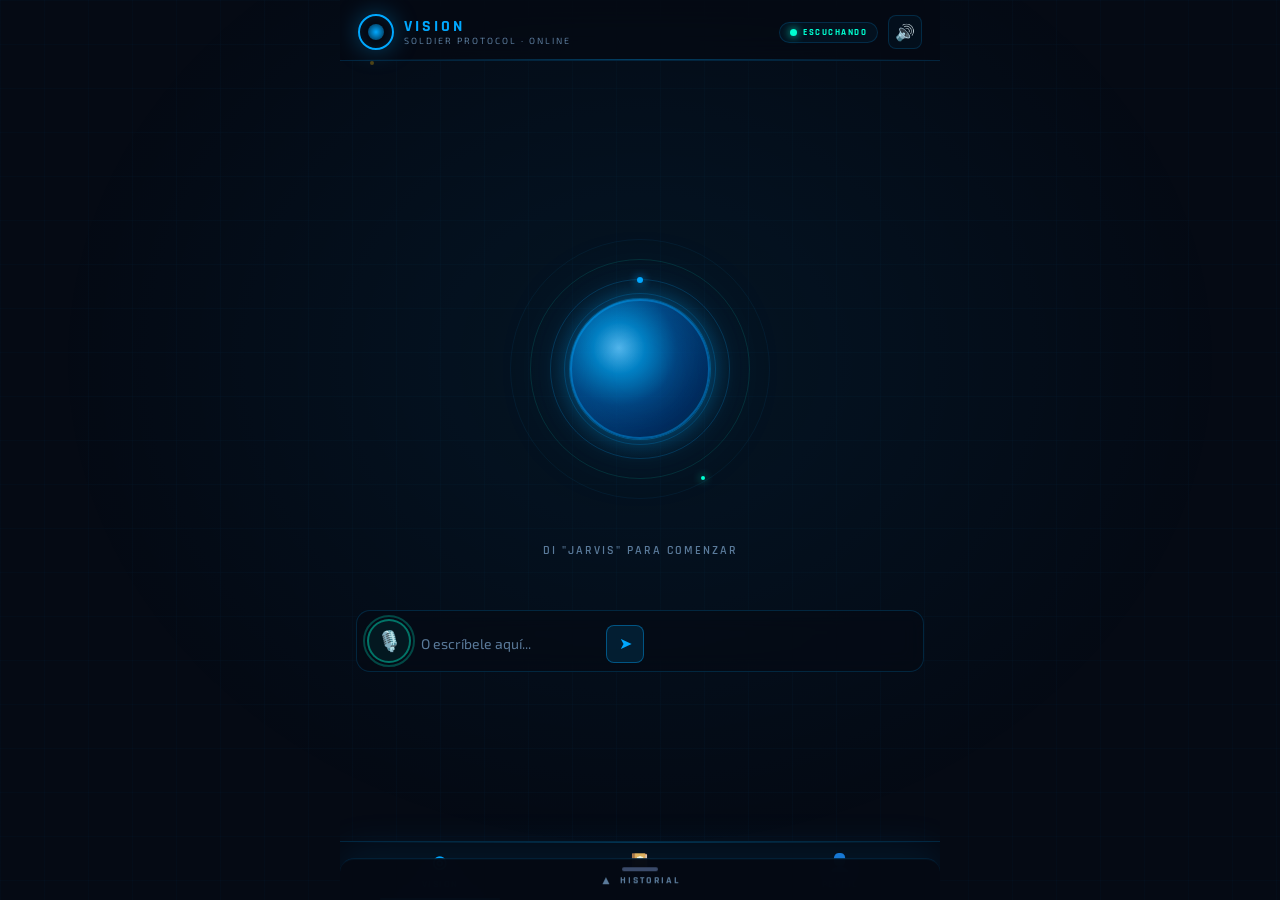
==== index.html @ 244aa9ba "Initial commit of VISION SOLDIER PWA" ====
<!DOCTYPE html>
<html lang="es">
<head>
  <meta charset="UTF-8" />
  <meta name="viewport" content="width=device-width, initial-scale=1.0, maximum-scale=1.0, user-scalable=no" />
  <meta name="theme-color" content="#050A14" />
  <meta name="apple-mobile-web-app-capable" content="yes" />
  <meta name="apple-mobile-web-app-status-bar-style" content="black-translucent" />
  <meta name="apple-mobile-web-app-title" content="VISION SOLDIER" />
  <meta name="description" content="Tu asistente de inteligencia artificial personal." />
  <title>VISION SOLDIER</title>
  <link rel="manifest" href="manifest.json" />
  <link rel="stylesheet" href="css/main.css" />
</head>

<body>
  <div id="app">

    <!-- ── HEADER ── -->
    <header id="header">
      <div class="header-logo">
        <div class="logo-arc" aria-hidden="true"></div>
        <div class="logo-text">
          <span class="logo-title">VISION</span>
          <span class="logo-sub">Soldier Protocol · Online</span>
        </div>
      </div>
      <div class="header-controls">
        <div class="wake-status" id="wake-status">
          <span class="wake-dot" id="wake-dot"></span>
          <span class="wake-label" id="wake-label">ESCUCHANDO</span>
        </div>
        <button class="icon-btn" id="mute-btn" title="Silenciar voz" aria-label="Silenciar voz">🔊</button>
      </div>
    </header>

    <!-- ── PANTALLA PRINCIPAL ── -->
    <main id="main-screen">

      <!-- Partículas de fondo -->
      <div class="particles" aria-hidden="true">
        <div class="particle"></div><div class="particle"></div><div class="particle"></div>
        <div class="particle"></div><div class="particle"></div><div class="particle"></div>
        <div class="particle"></div><div class="particle"></div><div class="particle"></div>
        <div class="particle"></div><div class="particle"></div><div class="particle"></div>
      </div>

      <!-- Orbe central futurista -->
      <div class="orb-container" id="orb-container">
        <!-- Anillos orbitales -->
        <div class="orb-ring ring-1" aria-hidden="true"></div>
        <div class="orb-ring ring-2" aria-hidden="true"></div>
        <div class="orb-ring ring-3" aria-hidden="true"></div>

        <!-- Cuerpo del orbe -->
        <div class="orb" id="orb" aria-live="polite" aria-label="Estado de VISION">
          <div class="orb-core"></div>
          <div class="orb-glow"></div>
          <div class="orb-pulse"></div>

          <!-- Ondas de audio (visibles al hablar) -->
          <div class="orb-waves" id="orb-waves" aria-hidden="true">
            <span></span><span></span><span></span>
            <span></span><span></span><span></span>
            <span></span><span></span>
          </div>
        </div>

      </div><!-- /.orb-container -->

      <!-- Estado / mensaje dinámico (fuera del contenedor para no solaparse con los anillos) -->
      <div class="orb-status" id="orb-status">Di "Jarvis" para comenzar</div>
      <div class="orb-transcript" id="orb-transcript"></div>

      <!-- Zona de entrada de texto -->
      <div class="input-zone" id="input-zone">
        <div class="input-row">
          <div class="mic-orb-wrapper">
            <button class="mic-orb-btn" id="mic-orb-btn" aria-label="Micrófono siempre activo">
              <span class="mic-icon">🎙️</span>
              <div class="mic-ring" aria-hidden="true"></div>
            </button>
          </div>
          <div class="text-input-wrapper">
            <textarea
              id="chat-input"
              placeholder="O escríbele aquí..."
              rows="1"
              aria-label="Mensaje para VISION"
              autocomplete="off"
            ></textarea>
          </div>
          <button class="send-icon-btn" id="send-btn" aria-label="Enviar mensaje">➤</button>
        </div>
      </div>
    </main>

    <!-- ── CHAT DRAWER (oculto, sube con flecha) ── -->
    <div class="chat-drawer" id="chat-drawer" aria-label="Historial de conversación">
      <!-- Handle / flecha para abrir/cerrar -->
      <div class="drawer-handle" id="drawer-handle" role="button" aria-label="Mostrar historial del chat" tabindex="0">
        <div class="handle-bar"></div>
        <div class="handle-arrow" id="handle-arrow">▲</div>
        <span class="handle-label">HISTORIAL</span>
      </div>

      <!-- Mensajes -->
      <div class="drawer-messages" id="chat-messages" role="log" aria-live="polite">
      </div>
    </div>

    <!-- ── NAVEGACIÓN ── -->
    <nav id="nav" aria-label="Navegación principal">
      <button class="nav-btn active" data-view="main" aria-label="Principal">
        <span class="nav-icon">◎</span>
        <span>VISION</span>
      </button>
      <button class="nav-btn" data-view="diary" aria-label="Diario">
        <span class="nav-icon">📔</span>
        <span>DIARIO</span>
      </button>
      <button class="nav-btn" data-view="profile" aria-label="Perfil">
        <span class="nav-icon">👤</span>
        <span>PERFIL</span>
      </button>
    </nav>

    <!-- ── OVERLAY: Diario ── -->
    <div class="overlay-view" id="view-diary" role="region" aria-label="Diario personal">
      <div class="overlay-header">
        <button class="back-btn" id="back-from-diary" aria-label="Volver">←</button>
        <span class="view-title">Diario Personal</span>
        <button class="btn-add" id="add-diary-btn" aria-label="Nueva entrada">+</button>
      </div>
      <div id="diary-list" role="list" class="diary-scroll"></div>
    </div>

    <!-- ── OVERLAY: Perfil ── -->
    <div class="overlay-view" id="view-profile" role="region" aria-label="Perfil">
      <div class="overlay-header">
        <button class="back-btn" id="back-from-profile" aria-label="Volver">←</button>
        <span class="view-title">Mi Perfil</span>
      </div>
      <div class="profile-container">
        <div class="profile-card">
          <div class="profile-card-title">Datos del usuario</div>
          <div class="profile-field">
            <div class="field-label">Nombre / Apodo</div>
            <input class="hud-input" id="profile-name" type="text" placeholder="ej. Jarvis, señor..." />
          </div>
          <div class="profile-field">
            <div class="field-label">Profesión</div>
            <input class="hud-input" id="profile-profession" type="text" />
          </div>
          <div class="profile-field">
            <div class="field-label">Intereses (separados por coma)</div>
            <input class="hud-input" id="profile-interests" type="text" />
          </div>
          <div class="profile-field">
            <div class="field-label">Rasgos personales</div>
            <input class="hud-input" id="profile-traits" type="text" />
          </div>
          <button class="btn-primary" id="save-profile-btn" style="width:100%;margin-top:10px">Guardar</button>
        </div>
        <div class="profile-card">
          <div class="profile-card-title">Estadísticas</div>
          <div id="profile-stats" style="font-size:13px;color:var(--color-text-dim);display:flex;flex-direction:column;gap:8px;">Cargando...</div>
        </div>
        <div class="profile-card">
          <div class="profile-card-title">Cómo activar a VISION</div>
          <div style="font-size:13px;color:var(--color-text-dim);line-height:1.8;display:flex;flex-direction:column;gap:6px;">
            <span>🎙️ Di <strong style="color:var(--color-primary)">"Jarvis"</strong> seguido de tu pregunta</span>
            <span>📔 Di <strong style="color:var(--color-accent)">"Jarvis, guarda esto:"</strong> para el diario</span>
            <span>⌨️ O escribe directamente en el campo de texto</span>
            <span>▲ Sube el historial tocando la flecha inferior</span>
          </div>
        </div>
      </div>
    </div>

  </div><!-- /#app -->

  <!-- ── MODAL: Nueva entrada del diario ── -->
  <div id="diary-modal" role="dialog" aria-modal="true" aria-label="Nueva entrada">
    <div class="modal-box">
      <div class="modal-title">Nueva Entrada — Diario</div>
      <div>
        <div class="field-label">Título (opcional)</div>
        <input class="hud-input" id="diary-modal-title" type="text" placeholder="Título breve" />
      </div>
      <div>
        <div class="field-label">¿Qué quieres que VISION recuerde?</div>
        <textarea class="hud-textarea" id="diary-modal-content" placeholder="Cuéntale..."></textarea>
      </div>
      <div style="display:flex;gap:12px;">
        <div style="flex:1">
          <div class="field-label">Categoría</div>
          <select class="hud-select" id="diary-modal-category">
            <option value="personal">Personal</option>
            <option value="trabajo">Trabajo</option>
            <option value="salud">Salud</option>
            <option value="meta">Meta</option>
            <option value="otros">Otros</option>
          </select>
        </div>
        <div style="flex:1">
          <div class="field-label">Importancia</div>
          <select class="hud-select" id="diary-modal-importance">
            <option value="1">1 — Baja</option>
            <option value="2">2 — Normal</option>
            <option value="3" selected>3 — Media</option>
            <option value="4">4 — Alta</option>
            <option value="5">5 — Crítica</option>
          </select>
        </div>
      </div>
      <div class="modal-actions">
        <button class="btn-secondary" id="diary-modal-cancel">Cancelar</button>
        <button class="btn-primary" id="diary-modal-save">Guardar</button>
      </div>
    </div>
  </div>

  <!-- ── TOAST ── -->
  <div id="toast" role="status" aria-live="polite"></div>

  <!-- Scripts -->
  <script src="js/config.js"></script>
  <script src="js/db.js"></script>
  <script src="js/personality.js"></script>
  <script src="js/voice.js"></script>
  <script src="js/ai.js"></script>
  <script src="js/router.js"></script>
  <script src="js/app.js"></script>

  <script>
    if ('serviceWorker' in navigator) {
      window.addEventListener('load', () => {
        navigator.serviceWorker.register('/sw.js').catch(() => {});
      });
    }
  </script>
</body>
</html>
---- css/main.css ----
/* ============================================================
   VISION SOLDIER — Rediseño: Orbe Central + Chat Drawer
   ============================================================ */

@import url('https://fonts.googleapis.com/css2?family=Exo+2:wght@300;400;500;600;700&family=Rajdhani:wght@300;400;500;600;700&display=swap');

:root {
  --bg-primary:      #050A14;
  --bg-secondary:    #080F1F;
  --bg-card:         rgba(0, 168, 255, 0.04);
  --bg-card-hover:   rgba(0, 168, 255, 0.08);
  --color-primary:   #00A8FF;
  --color-accent:    #00FFD1;
  --color-gold:      #FFB800;
  --color-danger:    #FF3860;
  --color-muted:     #3A4A6A;
  --color-text:      #C8D8F0;
  --color-text-dim:  #5A7A9A;
  --border-color:    rgba(0, 168, 255, 0.18);
  --glow-primary:    0 0 24px rgba(0, 168, 255, 0.35);
  --glow-accent:     0 0 24px rgba(0, 255, 209, 0.35);
  --glow-hot:        0 0 40px rgba(0, 168, 255, 0.6);
  --font-main:       'Exo 2', sans-serif;
  --font-hud:        'Rajdhani', sans-serif;
  --radius:          14px;
  --radius-sm:       8px;
  --transition:      all 0.3s cubic-bezier(0.4, 0, 0.2, 1);
  --drawer-height:   55vh;
}

*, *::before, *::after { box-sizing: border-box; margin: 0; padding: 0; }

html, body {
  height: 100%; width: 100%;
  overflow: hidden;
  background: var(--bg-primary);
  color: var(--color-text);
  font-family: var(--font-main);
  -webkit-font-smoothing: antialiased;
}

/* HUD grid background */
body::before {
  content:''; position:fixed; inset:0;
  background:
    linear-gradient(180deg, rgba(0,168,255,0.025) 1px, transparent 1px),
    linear-gradient(90deg, rgba(0,168,255,0.025) 1px, transparent 1px);
  background-size: 44px 44px;
  pointer-events:none; z-index:0;
}
body::after {
  content:''; position:fixed; inset:0;
  background: radial-gradient(ellipse at 50% 40%, rgba(0,168,255,0.07) 0%, transparent 65%);
  pointer-events:none; z-index:0;
}

/* ════════════════════════════════════════════
   LAYOUT
════════════════════════════════════════════ */
#app {
  position:relative; z-index:1;
  display:flex; flex-direction:column;
  height:100dvh;
  max-width:600px; margin:0 auto;
  overflow:hidden;
}

/* ── HEADER ── */
#header {
  flex-shrink:0;
  display:flex; align-items:center; justify-content:space-between;
  padding: 14px 18px 10px;
  border-bottom: 1px solid var(--border-color);
  background: rgba(5,10,20,0.92);
  backdrop-filter: blur(14px);
  position:relative; z-index:10;
}
#header::after {
  content:''; position:absolute;
  bottom:0; left:0; right:0; height:1px;
  background: linear-gradient(90deg, transparent, var(--color-primary), transparent);
  opacity:0.35;
}

.header-logo { display:flex; align-items:center; gap:10px; }
.logo-arc {
  width:36px; height:36px;
  border:2px solid var(--color-primary);
  border-radius:50%;
  display:flex; align-items:center; justify-content:center;
  box-shadow: var(--glow-primary), inset 0 0 10px rgba(0,168,255,0.1);
  animation: arcPulse 3s ease-in-out infinite;
  position:relative;
}
.logo-arc::before {
  content:''; position:absolute;
  width:16px; height:16px; border-radius:50%;
  background: radial-gradient(circle, var(--color-primary) 0%, rgba(0,168,255,0.2) 100%);
  animation: arcGlow 3s ease-in-out infinite;
}
@keyframes arcPulse {
  0%,100% { box-shadow: var(--glow-primary), inset 0 0 10px rgba(0,168,255,0.1); }
  50%      { box-shadow: var(--glow-hot), inset 0 0 18px rgba(0,168,255,0.2); }
}
@keyframes arcGlow { 0%,100%{opacity:0.6} 50%{opacity:1} }

.logo-text { display:flex; flex-direction:column; line-height:1.1; }
.logo-title { font-family:var(--font-hud); font-size:16px; font-weight:700; color:var(--color-primary); letter-spacing:3px; text-transform:uppercase; }
.logo-sub   { font-size:9px; color:var(--color-text-dim); letter-spacing:2px; text-transform:uppercase; }

.header-controls { display:flex; align-items:center; gap:10px; }

.wake-status {
  display:flex; align-items:center; gap:6px;
  padding: 4px 10px;
  border:1px solid var(--border-color);
  border-radius:20px;
  background: rgba(0,168,255,0.05);
}
.wake-dot {
  width:7px; height:7px; border-radius:50%;
  background: var(--color-text-dim);
  transition: var(--transition);
}
.wake-dot.active   { background:var(--color-accent); box-shadow:0 0 8px var(--color-accent); animation:blink 1.5s ease-in-out infinite; }
.wake-dot.woken    { background:var(--color-primary); box-shadow:0 0 12px var(--color-primary); animation:blink 0.5s ease-in-out infinite; }
.wake-dot.speaking { background:var(--color-gold); box-shadow:0 0 10px var(--color-gold); }

.wake-label { font-family:var(--font-hud); font-size:9px; font-weight:700; letter-spacing:1.5px; color:var(--color-text-dim); transition:var(--transition); }
.wake-status.active .wake-label   { color:var(--color-accent); }
.wake-status.woken .wake-label    { color:var(--color-primary); }
.wake-status.speaking .wake-label { color:var(--color-gold); }

@keyframes blink { 0%,100%{opacity:1} 50%{opacity:0.3} }

.icon-btn {
  width:34px; height:34px; border:1px solid var(--border-color);
  border-radius:var(--radius-sm); background:var(--bg-card);
  color:var(--color-text-dim); cursor:pointer;
  display:flex; align-items:center; justify-content:center;
  font-size:16px; transition:var(--transition);
}
.icon-btn:hover { border-color:var(--color-primary); color:var(--color-primary); }

/* ════════════════════════════════════════════
   PANTALLA PRINCIPAL (Orbe)
════════════════════════════════════════════ */
#main-screen {
  flex:1;
  display:flex; flex-direction:column;
  align-items:center;
  justify-content:center;
  position:relative; overflow:hidden;
  padding: 16px 0 10px;
  gap:16px;
  min-height:0;
}

/* ── Partículas flotantes ── */
.particles { position:absolute; inset:0; pointer-events:none; overflow:hidden; }
.particle {
  position:absolute;
  width:2px; height:2px; border-radius:50%;
  background:var(--color-primary);
  opacity:0;
  animation: floatParticle 8s ease-in-out infinite;
}
.particle:nth-child(1)  { left:10%; animation-delay:0s;    animation-duration:9s; }
.particle:nth-child(2)  { left:25%; animation-delay:1.5s;  animation-duration:7s; }
.particle:nth-child(3)  { left:40%; animation-delay:3s;    animation-duration:11s; }
.particle:nth-child(4)  { left:55%; animation-delay:0.8s;  animation-duration:8s; }
.particle:nth-child(5)  { left:70%; animation-delay:2.2s;  animation-duration:10s; }
.particle:nth-child(6)  { left:85%; animation-delay:4s;    animation-duration:6s; }
.particle:nth-child(7)  { left:15%; animation-delay:5s;    animation-duration:9s; width:3px; height:3px; background:var(--color-accent); }
.particle:nth-child(8)  { left:35%; animation-delay:1s;    animation-duration:12s; width:3px; height:3px; background:var(--color-accent); }
.particle:nth-child(9)  { left:60%; animation-delay:3.5s;  animation-duration:7s; width:3px; height:3px; }
.particle:nth-child(10) { left:78%; animation-delay:6s;    animation-duration:8s; width:3px; height:3px; background:var(--color-accent); }
.particle:nth-child(11) { left:90%; animation-delay:2s;    animation-duration:10s; }
.particle:nth-child(12) { left:5%;  animation-delay:7s;    animation-duration:9s; width:4px; height:4px; background:var(--color-gold); opacity:0.3; }

@keyframes floatParticle {
  0%   { transform:translateY(100vh) scale(0); opacity:0; }
  10%  { opacity:0.5; }
  90%  { opacity:0.3; }
  100% { transform:translateY(-100px) scale(1.5); opacity:0; }
}

/* ── ORBE CONTAINER ── */
.orb-container {
  display:flex; flex-direction:column;
  align-items:center; gap:20px;
  position:relative; z-index:2;
  /* Tamaño fijo para que los anillos se posicionen bien */
  width:280px; height:280px;
  justify-content:center;
  flex-shrink:0;
  margin-bottom:10px;
}

/* ── Anillos orbitales ── */
.orb-ring {
  position:absolute;
  border-radius:50%;
  border:1px solid rgba(0,168,255,0.2);
  top:50%; left:50%;
  transform:translate(-50%,-50%);
  pointer-events:none;
  transition: var(--transition);
}
.ring-1 { width:180px; height:180px; animation: orbit1 12s linear infinite; }
.ring-2 { width:220px; height:220px; animation: orbit2 18s linear infinite reverse; border-color:rgba(0,255,209,0.12); }
.ring-3 { width:260px; height:260px; animation: orbit3 25s linear infinite; border-color:rgba(0,168,255,0.07); }

/* Puntos en los anillos */
.ring-1::before {
  content:''; position:absolute;
  width:6px; height:6px; border-radius:50%;
  background:var(--color-primary);
  box-shadow:0 0 10px var(--color-primary);
  top:-3px; left:50%; transform:translateX(-50%);
}
.ring-2::after {
  content:''; position:absolute;
  width:4px; height:4px; border-radius:50%;
  background:var(--color-accent);
  box-shadow:0 0 8px var(--color-accent);
  bottom:-2px; right:20%; 
}

@keyframes orbit1 { from{transform:translate(-50%,-50%) rotate(0deg)} to{transform:translate(-50%,-50%) rotate(360deg)} }
@keyframes orbit2 { from{transform:translate(-50%,-50%) rotate(0deg)} to{transform:translate(-50%,-50%) rotate(360deg)} }
@keyframes orbit3 { from{transform:translate(-50%,-50%) rotate(0deg)} to{transform:translate(-50%,-50%) rotate(360deg)} }

/* ── EL ORBE ── */
.orb {
  width:140px; height:140px;
  border-radius:50%;
  position:relative;
  cursor:pointer;
  display:flex; align-items:center; justify-content:center;
  transition: transform 0.4s ease;
}
.orb:hover { transform:scale(1.04); }

.orb-core {
  position:absolute; inset:0; border-radius:50%;
  background: radial-gradient(
    circle at 35% 35%,
    rgba(100,200,255, 0.9) 0%,
    rgba(0,168,255, 0.7)  20%,
    rgba(0,100,200, 0.5)  45%,
    rgba(0,30,80,  0.9)   70%,
    rgba(5,10,20,  1)     100%
  );
  box-shadow:
    0 0 0 1px rgba(0,168,255,0.3),
    0 0 30px rgba(0,168,255,0.4),
    0 0 80px rgba(0,168,255,0.15),
    inset 0 0 40px rgba(0,168,255,0.2);
  animation: orbBreath 4s ease-in-out infinite;
}

.orb-glow {
  position:absolute; inset:-20px; border-radius:50%;
  background: radial-gradient(circle, rgba(0,168,255,0.12) 0%, transparent 70%);
  animation: orbBreath 4s ease-in-out infinite;
}

.orb-pulse {
  position:absolute; inset:0; border-radius:50%;
  border:2px solid rgba(0,168,255,0.4);
  animation: pulseRing 4s ease-out infinite;
}
.orb-pulse::after {
  content:''; position:absolute; inset:-8px; border-radius:50%;
  border:1px solid rgba(0,168,255,0.2);
  animation: pulseRing 4s ease-out infinite 1s;
}

@keyframes orbBreath {
  0%,100% {
    box-shadow: 0 0 0 1px rgba(0,168,255,0.3), 0 0 30px rgba(0,168,255,0.4), 0 0 80px rgba(0,168,255,0.15), inset 0 0 40px rgba(0,168,255,0.2);
    transform:scale(1);
  }
  50% {
    box-shadow: 0 0 0 1px rgba(0,168,255,0.5), 0 0 50px rgba(0,168,255,0.6), 0 0 120px rgba(0,168,255,0.25), inset 0 0 60px rgba(0,168,255,0.3);
    transform:scale(1.03);
  }
}

@keyframes pulseRing {
  0%   { transform:scale(1); opacity:0.6; }
  100% { transform:scale(1.5); opacity:0; }
}

/* ── Estados del Orbe ── */

/* ESCUCHANDO WAKE WORD (siempre activo) */
.orb.state-listening .orb-core {
  animation: orbBreath 2.5s ease-in-out infinite;
}

/* ACTIVADO — escuchando comando */
.orb.state-woken .orb-core {
  background: radial-gradient(
    circle at 35% 35%,
    rgba(150,255,220, 1) 0%,
    rgba(0,255,209, 0.8) 20%,
    rgba(0,180,150, 0.6) 45%,
    rgba(0,60,50, 0.9)   70%,
    rgba(5,10,20, 1)     100%
  );
  box-shadow:
    0 0 0 2px rgba(0,255,209,0.6),
    0 0 40px rgba(0,255,209,0.7),
    0 0 100px rgba(0,255,209,0.3),
    inset 0 0 50px rgba(0,255,209,0.3);
  animation: orbWoken 1s ease-in-out infinite;
}
.orb.state-woken .orb-pulse { border-color: rgba(0,255,209,0.6); animation-duration:1.5s; }
.orb.state-woken .ring-1 { border-color:rgba(0,255,209,0.4); animation-duration:4s; }
.orb.state-woken .ring-2 { border-color:rgba(0,255,209,0.25); animation-duration:6s; }

@keyframes orbWoken {
  0%,100% { transform:scale(1); box-shadow: 0 0 0 2px rgba(0,255,209,0.6), 0 0 40px rgba(0,255,209,0.7), 0 0 100px rgba(0,255,209,0.3), inset 0 0 50px rgba(0,255,209,0.3); }
  50%     { transform:scale(1.05); box-shadow: 0 0 0 3px rgba(0,255,209,0.8), 0 0 60px rgba(0,255,209,0.9), 0 0 140px rgba(0,255,209,0.4), inset 0 0 70px rgba(0,255,209,0.4); }
}

/* PENSANDO */
.orb.state-thinking .orb-core {
  background: radial-gradient(
    circle at 35% 35%,
    rgba(180,130,255,0.9) 0%,
    rgba(130,80,255,0.7)  20%,
    rgba(80,40,180,0.5)   45%,
    rgba(20,10,60,0.9)    70%,
    rgba(5,10,20,1)       100%
  );
  animation: orbThink 0.8s ease-in-out infinite;
}
@keyframes orbThink {
  0%,100%{ transform:scale(1); }
  50%    { transform:scale(1.06); filter:brightness(1.3); }
}

/* HABLANDO */
.orb.state-speaking .orb-core {
  background: radial-gradient(
    circle at 35% 35%,
    rgba(255,210,80,0.95) 0%,
    rgba(255,168,0,0.75)  20%,
    rgba(200,100,0,0.55)  45%,
    rgba(60,20,0,0.9)     70%,
    rgba(5,10,20,1)       100%
  );
  animation: orbSpeak 0.4s ease-in-out infinite alternate;
  box-shadow:
    0 0 0 2px rgba(255,168,0,0.6),
    0 0 40px rgba(255,168,0,0.6),
    0 0 100px rgba(255,168,0,0.25),
    inset 0 0 50px rgba(255,168,0,0.3);
}
@keyframes orbSpeak {
  from{ transform:scale(1); }
  to  { transform:scale(1.08); }
}

/* ── Ondas del orbe (hablar) ── */
.orb-waves {
  position:absolute; inset:0; border-radius:50%;
  display:flex; align-items:center; justify-content:center;
  gap:3px; opacity:0; transition:opacity 0.3s ease;
  pointer-events:none;
}
.orb.state-speaking .orb-waves { opacity:1; }
.orb-waves span {
  display:block; width:3px; border-radius:3px;
  background:rgba(255,220,100,0.7);
  animation:waveBar 0.6s ease-in-out infinite alternate;
}
.orb-waves span:nth-child(1) { height:12px; animation-delay:0s; }
.orb-waves span:nth-child(2) { height:22px; animation-delay:0.07s; }
.orb-waves span:nth-child(3) { height:30px; animation-delay:0.14s; }
.orb-waves span:nth-child(4) { height:40px; animation-delay:0.05s; }
.orb-waves span:nth-child(5) { height:34px; animation-delay:0.12s; }
.orb-waves span:nth-child(6) { height:24px; animation-delay:0.09s; }
.orb-waves span:nth-child(7) { height:16px; animation-delay:0.03s; }
.orb-waves span:nth-child(8) { height:10px; animation-delay:0.06s; }
@keyframes waveBar { from{transform:scaleY(0.4)} to{transform:scaleY(1)} }

/* ── Status texts ── */
.orb-status {
  font-family:var(--font-hud);
  font-size:12px; font-weight:600;
  letter-spacing:2px; text-transform:uppercase;
  color:var(--color-text-dim);
  text-align:center;
  transition:var(--transition);
  margin-top:8px;
}
.orb-transcript {
  font-size:13px;
  color:var(--color-text-dim);
  text-align:center;
  min-height:20px;
  max-width:280px;
  font-style:italic;
  transition:var(--transition);
  opacity:0.7;
}

/* ════════════════════════════════════════════
   ZONA DE ENTRADA
════════════════════════════════════════════ */
.input-zone {
  width:100%; padding: 0 16px;
  position:relative; z-index:5;
  flex-shrink:0;
  padding-bottom:8px;
}

.input-row {
  display:flex; align-items:flex-end; gap:10px;
  background:rgba(5,10,20,0.7);
  border:1px solid var(--border-color);
  border-radius:var(--radius);
  padding: 8px 10px;
  backdrop-filter:blur(10px);
}

/* Botón micrófono circular */
.mic-orb-wrapper { flex-shrink:0; position:relative; }
.mic-orb-btn {
  width:44px; height:44px; border-radius:50%;
  border:2px solid rgba(0,255,209,0.4);
  background:rgba(0,255,209,0.06);
  color:var(--color-accent);
  display:flex; align-items:center; justify-content:center;
  cursor:pointer; position:relative; overflow:visible;
  transition:var(--transition);
}
.mic-orb-btn .mic-icon { font-size:20px; position:relative; z-index:1; }

.mic-ring {
  position:absolute; inset:-6px; border-radius:50%;
  border:2px solid rgba(0,255,209,0.25);
  animation:micRingPulse 2.5s ease-in-out infinite;
}
@keyframes micRingPulse {
  0%,100%{ transform:scale(1); opacity:0.7; }
  50%    { transform:scale(1.15); opacity:0.3; }
}

.mic-orb-btn.woken {
  border-color:var(--color-accent);
  background:rgba(0,255,209,0.15);
  box-shadow:var(--glow-accent);
  animation:micWoken 0.8s ease-in-out infinite;
}
.mic-orb-btn.listening-command {
  border-color:var(--color-primary);
  background:rgba(0,168,255,0.15);
  box-shadow:var(--glow-primary);
}
@keyframes micWoken {
  0%,100%{box-shadow:var(--glow-accent)}
  50%{box-shadow:0 0 30px rgba(0,255,209,0.8)}
}

#chat-input {
  flex:1;
  background:transparent;
  border:none; outline:none;
  color:var(--color-text);
  font-family:var(--font-main);
  font-size:14px;
  resize:none;
  max-height:80px; min-height:28px;
  line-height:1.5;
  padding: 6px 0;
}
#chat-input::placeholder { color:var(--color-text-dim); }

.send-icon-btn {
  width:38px; height:38px; border-radius:var(--radius-sm);
  border:1px solid rgba(0,168,255,0.4);
  background:rgba(0,168,255,0.12);
  color:var(--color-primary);
  font-size:16px; cursor:pointer;
  display:flex; align-items:center; justify-content:center;
  transition:var(--transition); flex-shrink:0;
}
.send-icon-btn:hover { background:rgba(0,168,255,0.25); box-shadow:var(--glow-primary); }

/* ════════════════════════════════════════════
   CHAT DRAWER (Historial)
════════════════════════════════════════════ */
.chat-drawer {
  position:absolute;
  bottom:0; left:0; right:0;
  background:rgba(5,10,20,0.97);
  border-top:1px solid var(--border-color);
  border-radius:var(--radius) var(--radius) 0 0;
  z-index:20;
  transform: translateY(calc(100% - 42px));
  transition: transform 0.4s cubic-bezier(0.4, 0, 0.2, 1);
  max-height:var(--drawer-height);
  display:flex; flex-direction:column;
  backdrop-filter:blur(16px);
  box-shadow:0 -10px 40px rgba(0,168,255,0.1);
}

.chat-drawer.open { transform: translateY(0); }

.drawer-handle {
  flex-shrink:0;
  display:flex; align-items:center; justify-content:center; gap:8px;
  padding:10px 16px;
  cursor:pointer;
  border-bottom:1px solid transparent;
  transition:var(--transition);
  min-height:42px;
}
.chat-drawer.open .drawer-handle { border-bottom-color:var(--border-color); }

.handle-bar {
  width:36px; height:4px;
  background:var(--color-muted);
  border-radius:2px;
  position:absolute; top:8px; left:50%; transform:translateX(-50%);
  transition:var(--transition);
}
.chat-drawer.open .handle-bar { background:var(--color-primary); }

.handle-arrow {
  font-size:12px; color:var(--color-text-dim);
  transition:transform 0.4s ease, color 0.3s;
}
.chat-drawer.open .handle-arrow { transform:rotate(180deg); color:var(--color-primary); }

.handle-label {
  font-family:var(--font-hud); font-size:10px; font-weight:700;
  letter-spacing:2px; color:var(--color-text-dim);
  text-transform:uppercase; margin-top:2px;
  transition:var(--transition);
}
.chat-drawer.open .handle-label { color:var(--color-primary); }

.drawer-messages {
  flex:1; overflow-y:auto;
  padding:12px;
  display:flex; flex-direction:column; gap:10px;
  scroll-behavior:smooth;
}
.drawer-messages::-webkit-scrollbar { width:3px; }
.drawer-messages::-webkit-scrollbar-thumb { background:var(--border-color); border-radius:4px; }

/* ── Mensajes del drawer ── */
.message { display:flex; }
.message.user   { justify-content:flex-end; }
.message.vision { justify-content:flex-start; }

.bubble {
  max-width:82%; padding:9px 13px;
  border-radius:var(--radius); line-height:1.55;
}
.message.user   .bubble { background:rgba(0,168,255,0.12); border:1px solid rgba(0,168,255,0.25); border-bottom-right-radius:4px; font-size:13px; }
.message.vision .bubble { background:rgba(0,255,209,0.04); border:1px solid rgba(0,255,209,0.14); border-bottom-left-radius:4px; font-size:13px; }
.msg-label { font-family:var(--font-hud); font-size:9px; font-weight:700; letter-spacing:2px; color:var(--color-accent); margin-bottom:4px; text-transform:uppercase; }

.fade-in { animation:fadeInUp 0.3s ease forwards; }
@keyframes fadeInUp { from{opacity:0;transform:translateY(8px)} to{opacity:1;transform:translateY(0)} }

/* Thinking */
.thinking-dots { display:flex; gap:5px; align-items:center; padding:4px 0; }
.thinking-dots span { width:6px; height:6px; border-radius:50%; background:var(--color-accent); opacity:0.3; animation:thinkPulse 1.2s ease-in-out infinite; }
.thinking-dots span:nth-child(2){ animation-delay:0.18s; }
.thinking-dots span:nth-child(3){ animation-delay:0.36s; }
@keyframes thinkPulse { 0%,100%{opacity:0.15;transform:scale(0.7)} 50%{opacity:1;transform:scale(1.2)} }

/* ════════════════════════════════════════════
   NAVEGACIÓN
════════════════════════════════════════════ */
#nav {
  flex-shrink:0; display:flex;
  border-top:1px solid var(--border-color);
  background:rgba(5,10,20,0.95);
  backdrop-filter:blur(12px);
  position:relative; z-index:15;
}
#nav::before {
  content:''; position:absolute;
  top:0; left:0; right:0; height:1px;
  background:linear-gradient(90deg,transparent,var(--color-primary),transparent);
  opacity:0.25;
}
.nav-btn {
  flex:1; padding:10px 8px; border:none;
  background:transparent; color:var(--color-text-dim);
  font-family:var(--font-hud); font-size:10px; font-weight:600;
  letter-spacing:1.5px; text-transform:uppercase;
  cursor:pointer; display:flex; flex-direction:column;
  align-items:center; gap:4px; transition:var(--transition);
  position:relative;
}
.nav-icon { font-size:17px; }
.nav-btn::after {
  content:''; position:absolute; bottom:0; left:20%; right:20%;
  height:2px; background:var(--color-primary); border-radius:2px;
  transform:scaleX(0); transition:var(--transition);
}
.nav-btn.active { color:var(--color-primary); }
.nav-btn.active::after { transform:scaleX(1); }
.nav-btn:hover { color:var(--color-text); }

/* ════════════════════════════════════════════
   OVERLAY VIEWS (Diary / Profile)
════════════════════════════════════════════ */
.overlay-view {
  position:fixed;
  top:0; left:0; right:0; bottom:0;
  z-index:50;
  background:var(--bg-primary);
  display:none; flex-direction:column;
  transform:translateX(100%);
  transition:transform 0.35s cubic-bezier(0.4,0,0.2,1);
  max-width:600px; margin:0 auto;
}
.overlay-view.open { display:flex; transform:translateX(0); }

.overlay-header {
  display:flex; align-items:center; gap:12px;
  padding:14px 16px;
  border-bottom:1px solid var(--border-color);
  flex-shrink:0;
}
.back-btn {
  width:34px; height:34px; border-radius:var(--radius-sm);
  border:1px solid var(--border-color); background:var(--bg-card);
  color:var(--color-text-dim); font-size:18px; cursor:pointer;
  display:flex; align-items:center; justify-content:center;
  transition:var(--transition);
}
.back-btn:hover { border-color:var(--color-primary); color:var(--color-primary); }
.view-title { font-family:var(--font-hud); font-size:14px; font-weight:700; letter-spacing:3px; color:var(--color-primary); text-transform:uppercase; flex:1; }
.btn-add { width:34px; height:34px; border-radius:50%; border:1px solid var(--color-accent); background:rgba(0,255,209,0.08); color:var(--color-accent); font-size:20px; cursor:pointer; display:flex; align-items:center; justify-content:center; transition:var(--transition); }
.btn-add:hover { box-shadow:var(--glow-accent); }

/* ── Diario ── */
.diary-scroll { flex:1; overflow-y:auto; padding:12px; display:flex; flex-direction:column; gap:10px; }
.diary-scroll::-webkit-scrollbar { width:3px; }
.diary-scroll::-webkit-scrollbar-thumb { background:var(--border-color); border-radius:4px; }

.diary-card { background:var(--bg-card); border:1px solid var(--border-color); border-radius:var(--radius); padding:14px; transition:var(--transition); }
.diary-card:hover { border-color:rgba(0,168,255,0.35); }
.diary-card-header { display:flex; align-items:center; gap:8px; margin-bottom:8px; flex-wrap:wrap; }
.diary-category { font-family:var(--font-hud); font-size:10px; font-weight:700; letter-spacing:2px; }
.diary-importance { font-size:11px; color:var(--color-gold); }
.diary-date { margin-left:auto; font-size:11px; color:var(--color-text-dim); font-family:var(--font-hud); }
.diary-title { font-weight:600; font-size:14px; margin-bottom:5px; }
.diary-content { font-size:13px; color:var(--color-text-dim); line-height:1.6; }
.diary-tags { display:flex; flex-wrap:wrap; gap:5px; margin-top:8px; }
.tag { font-size:10px; padding:2px 7px; border-radius:20px; border:1px solid var(--border-color); color:var(--color-text-dim); font-family:var(--font-hud); }
.diary-actions { display:flex; justify-content:flex-end; margin-top:8px; }
.btn-delete-diary { font-size:11px; padding:3px 9px; border-radius:var(--radius-sm); border:1px solid rgba(255,56,96,0.3); background:transparent; color:var(--color-danger); cursor:pointer; font-family:var(--font-hud); letter-spacing:1px; transition:var(--transition); }
.btn-delete-diary:hover { background:rgba(255,56,96,0.1); }

.empty-state { text-align:center; padding:50px 20px; color:var(--color-text-dim); }
.empty-icon { font-size:44px; margin-bottom:14px; opacity:0.5; }
.empty-sub { font-size:12px; margin-top:5px; opacity:0.6; }
.loading-text { text-align:center; padding:40px; color:var(--color-text-dim); font-family:var(--font-hud); letter-spacing:2px; }

/* ── Perfil ── */
.profile-container { flex:1; overflow-y:auto; padding:14px; display:flex; flex-direction:column; gap:14px; }
.profile-container::-webkit-scrollbar { width:3px; }
.profile-container::-webkit-scrollbar-thumb { background:var(--border-color); border-radius:4px; }
.profile-card { background:var(--bg-card); border:1px solid var(--border-color); border-radius:var(--radius); padding:16px; }
.profile-card-title { font-family:var(--font-hud); font-size:11px; font-weight:700; letter-spacing:2px; color:var(--color-accent); text-transform:uppercase; margin-bottom:14px; }
.profile-field { margin-bottom:12px; }
.field-label { font-size:11px; color:var(--color-text-dim); font-family:var(--font-hud); letter-spacing:1px; text-transform:uppercase; margin-bottom:5px; }
.hud-input,.hud-select,.hud-textarea {
  width:100%; background:rgba(0,168,255,0.04); border:1px solid var(--border-color);
  border-radius:var(--radius-sm); color:var(--color-text);
  font-family:var(--font-main); font-size:14px; padding:9px 12px;
  outline:none; transition:var(--transition);
}
.hud-input:focus,.hud-select:focus,.hud-textarea:focus { border-color:var(--color-primary); box-shadow:0 0 0 2px rgba(0,168,255,0.08); }
.hud-textarea { resize:vertical; min-height:80px; }
.hud-select { appearance:none; cursor:pointer; }
.hud-select option { background:var(--bg-secondary); }

/* ── Modal ── */
#diary-modal { position:fixed; inset:0; background:rgba(5,10,20,0.88); backdrop-filter:blur(8px); z-index:100; display:none; align-items:center; justify-content:center; padding:20px; }
#diary-modal.open { display:flex; }
.modal-box { background:var(--bg-secondary); border:1px solid var(--border-color); border-radius:var(--radius); padding:22px; width:100%; max-width:480px; box-shadow:var(--glow-primary); display:flex; flex-direction:column; gap:14px; }
.modal-title { font-family:var(--font-hud); font-size:13px; font-weight:700; letter-spacing:3px; color:var(--color-primary); text-transform:uppercase; }
.modal-actions { display:flex; gap:10px; justify-content:flex-end; }
.btn-primary { padding:9px 20px; background:linear-gradient(135deg,rgba(0,168,255,0.25),rgba(0,168,255,0.1)); border:1px solid rgba(0,168,255,0.5); border-radius:var(--radius-sm); color:var(--color-primary); font-family:var(--font-hud); font-size:12px; font-weight:700; letter-spacing:2px; cursor:pointer; transition:var(--transition); text-transform:uppercase; }
.btn-primary:hover { box-shadow:var(--glow-primary); }
.btn-secondary { padding:9px 20px; background:transparent; border:1px solid var(--border-color); border-radius:var(--radius-sm); color:var(--color-text-dim); font-family:var(--font-hud); font-size:12px; font-weight:600; letter-spacing:1.5px; cursor:pointer; transition:var(--transition); text-transform:uppercase; }
.btn-secondary:hover { border-color:var(--color-text-dim); color:var(--color-text); }

/* ── Toast ── */
#toast { position:fixed; bottom:80px; left:50%; transform:translateX(-50%) translateY(20px); background:rgba(0,255,209,0.1); border:1px solid rgba(0,255,209,0.3); color:var(--color-accent); padding:10px 20px; border-radius:var(--radius-sm); font-size:13px; font-family:var(--font-hud); letter-spacing:0.5px; opacity:0; transition:all 0.3s ease; z-index:200; backdrop-filter:blur(8px); text-align:center; max-width:calc(100% - 48px); }
#toast.show { opacity:1; transform:translateX(-50%) translateY(0); }

@media(max-width:380px) { .orb{ width:120px; height:120px; } .ring-1{ width:155px; height:155px; } .ring-2{ width:190px; height:190px; } .ring-3{ width:225px; height:225px; } }
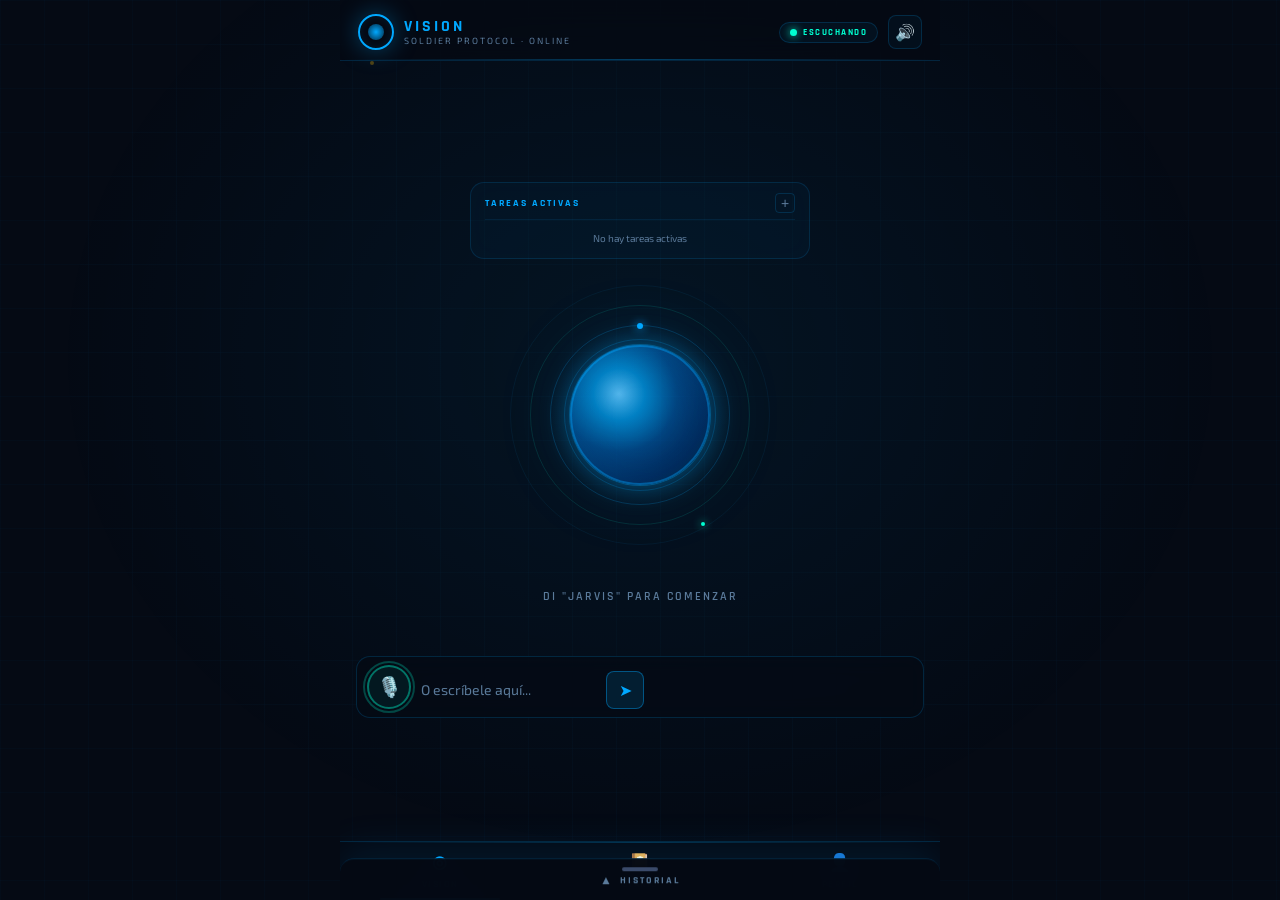
==== commit 8ab4487d: "Agregado Password de Diario y Barra de Tareas" ====
--- a/index.html
+++ b/index.html
@@ -43,6 +43,21 @@
         <div class="particle"></div><div class="particle"></div><div class="particle"></div>
         <div class="particle"></div><div class="particle"></div><div class="particle"></div>
         <div class="particle"></div><div class="particle"></div><div class="particle"></div>
+      </div>
+
+      <!-- Sección superior: Tareas diarias -->
+      <div class="tasks-widget" id="tasks-widget">
+        <div class="tasks-header">
+          <span class="tasks-title">TAREAS ACTIVAS</span>
+          <button class="icon-btn-small" id="task-add-btn" aria-label="Añadir tarea">+</button>
+        </div>
+        <div class="tasks-list" id="tasks-list">
+          <div style="text-align:center;color:var(--color-text-dim);font-size:10px;padding:4px 0;">No hay tareas</div>
+        </div>
+        <div class="task-input-row" id="task-input-row" style="display:none;">
+          <input type="text" id="new-task-input" class="hud-input" style="font-size:11px;padding:5px;" placeholder="Nueva tarea..." />
+          <button class="send-icon-btn" id="save-task-btn" style="width:26px;height:26px;font-size:12px;">✓</button>
+        </div>
       </div>
 
       <!-- Orbe central futurista -->
@@ -160,6 +175,10 @@
             <div class="field-label">Rasgos personales</div>
             <input class="hud-input" id="profile-traits" type="text" />
           </div>
+          <div class="profile-field">
+            <div class="field-label" style="color:var(--color-danger)">Contraseña de Diario</div>
+            <input class="hud-input" id="profile-diarypwd" type="password" placeholder="Dejar vacío para desactivar" />
+          </div>
           <button class="btn-primary" id="save-profile-btn" style="width:100%;margin-top:10px">Guardar</button>
         </div>
         <div class="profile-card">
@@ -221,6 +240,26 @@
     </div>
   </div>
 
+  <!-- ── MODAL: Bloqueo del Diario (Contraseña) ── -->
+  <div id="password-modal" role="dialog" aria-modal="true" aria-label="Ingreso de contraseña">
+    <div class="modal-box" style="align-items:center; max-width:320px;">
+      <div class="modal-title" style="color:var(--color-danger);margin-bottom:10px;">ACCESO RESTRINGIDO</div>
+      <div style="font-size:12px;color:var(--color-text-dim);text-align:center;margin-bottom:15px;">
+        El diario personal requiere autorización. Escriba o dicte su contraseña.
+      </div>
+      <div style="display:flex;gap:10px;width:100%;">
+        <input class="hud-input" id="diary-password-input" type="password" placeholder="Contraseña..." style="flex:1;text-align:center;" />
+        <button class="mic-orb-btn" id="voice-pwd-btn" style="width:36px;height:36px;border-color:var(--color-danger);color:var(--color-danger);">
+          <span class="mic-icon" style="font-size:16px;">🎙️</span>
+        </button>
+      </div>
+      <div class="modal-actions" style="margin-top:16px;width:100%;justify-content:center;">
+        <button class="btn-secondary" id="password-modal-cancel">Cancelar</button>
+        <button class="btn-primary" id="password-modal-submit" style="color:var(--color-danger);border-color:rgba(255,56,96,0.3);background:rgba(255,56,96,0.1);">Autorizar</button>
+      </div>
+    </div>
+  </div>
+
   <!-- ── TOAST ── -->
   <div id="toast" role="status" aria-live="polite"></div>
 
--- a/css/main.css
+++ b/css/main.css
@@ -185,6 +185,61 @@
   100% { transform:translateY(-100px) scale(1.5); opacity:0; }
 }
 
+/* ── TAREAS ACTIVAS WIDGET ── */
+.tasks-widget {
+  width:100%; max-width:340px;
+  background:rgba(0,168,255,0.03);
+  border:1px solid rgba(0,168,255,0.15);
+  border-radius:var(--radius);
+  padding:10px 14px;
+  display:flex; flex-direction:column; gap:8px;
+  box-shadow:inset 0 0 20px rgba(0,168,255,0.02);
+  z-index:10;
+}
+.tasks-header {
+  display:flex; align-items:center; justify-content:space-between;
+  border-bottom:1px solid rgba(0,168,255,0.1);
+  padding-bottom:6px;
+}
+.tasks-title {
+  font-family:var(--font-hud); font-size:10px; font-weight:700;
+  letter-spacing:2px; color:var(--color-primary); text-transform:uppercase;
+}
+.icon-btn-small {
+  background:transparent; border:1px solid var(--border-color);
+  color:var(--color-text-dim); border-radius:4px;
+  width:20px; height:20px; display:flex; align-items:center; justify-content:center;
+  cursor:pointer; font-size:14px; transition:var(--transition);
+}
+.icon-btn-small:hover { border-color:var(--color-primary); color:var(--color-primary); }
+.tasks-list {
+  display:flex; flex-direction:column; gap:5px;
+  max-height:80px; overflow-y:auto;
+}
+.tasks-list::-webkit-scrollbar { width:2px; }
+.tasks-list::-webkit-scrollbar-thumb { background:rgba(0,168,255,0.2); }
+
+.task-item {
+  display:flex; align-items:flex-start; gap:8px;
+  font-size:11px; color:var(--color-text); line-height:1.4;
+  padding:4px 6px; border-radius:4px; transition:var(--transition);
+}
+.task-item:hover { background:rgba(0,168,255,0.05); }
+.task-item.completed { opacity:0.5; text-decoration:line-through; }
+.task-checkbox {
+  appearance:none; width:12px; height:12px; flex-shrink:0;
+  border:1px solid var(--color-primary); border-radius:2px;
+  cursor:pointer; position:relative; margin-top:2px;
+}
+.task-checkbox:checked { background:var(--color-primary); }
+.task-checkbox:checked::after {
+  content:'✓'; position:absolute; top:-2px; left:1px;
+  font-size:10px; color:#000; font-weight:bold;
+}
+.task-delete { margin-left:auto; background:null; border:none; color:var(--color-danger); cursor:pointer; font-size:10px; opacity:0.6; padding:0 4px; background:transparent;}
+.task-delete:hover { opacity:1; }
+.task-input-row { display:flex; gap:6px; margin-top:4px; }
+
 /* ── ORBE CONTAINER ── */
 .orb-container {
   display:flex; flex-direction:column;
@@ -690,8 +745,8 @@
 .hud-select option { background:var(--bg-secondary); }
 
 /* ── Modal ── */
-#diary-modal { position:fixed; inset:0; background:rgba(5,10,20,0.88); backdrop-filter:blur(8px); z-index:100; display:none; align-items:center; justify-content:center; padding:20px; }
-#diary-modal.open { display:flex; }
+#diary-modal, #password-modal { position:fixed; inset:0; background:rgba(5,10,20,0.88); backdrop-filter:blur(8px); z-index:100; display:none; align-items:center; justify-content:center; padding:20px; }
+#diary-modal.open, #password-modal.open { display:flex; }
 .modal-box { background:var(--bg-secondary); border:1px solid var(--border-color); border-radius:var(--radius); padding:22px; width:100%; max-width:480px; box-shadow:var(--glow-primary); display:flex; flex-direction:column; gap:14px; }
 .modal-title { font-family:var(--font-hud); font-size:13px; font-weight:700; letter-spacing:3px; color:var(--color-primary); text-transform:uppercase; }
 .modal-actions { display:flex; gap:10px; justify-content:flex-end; }
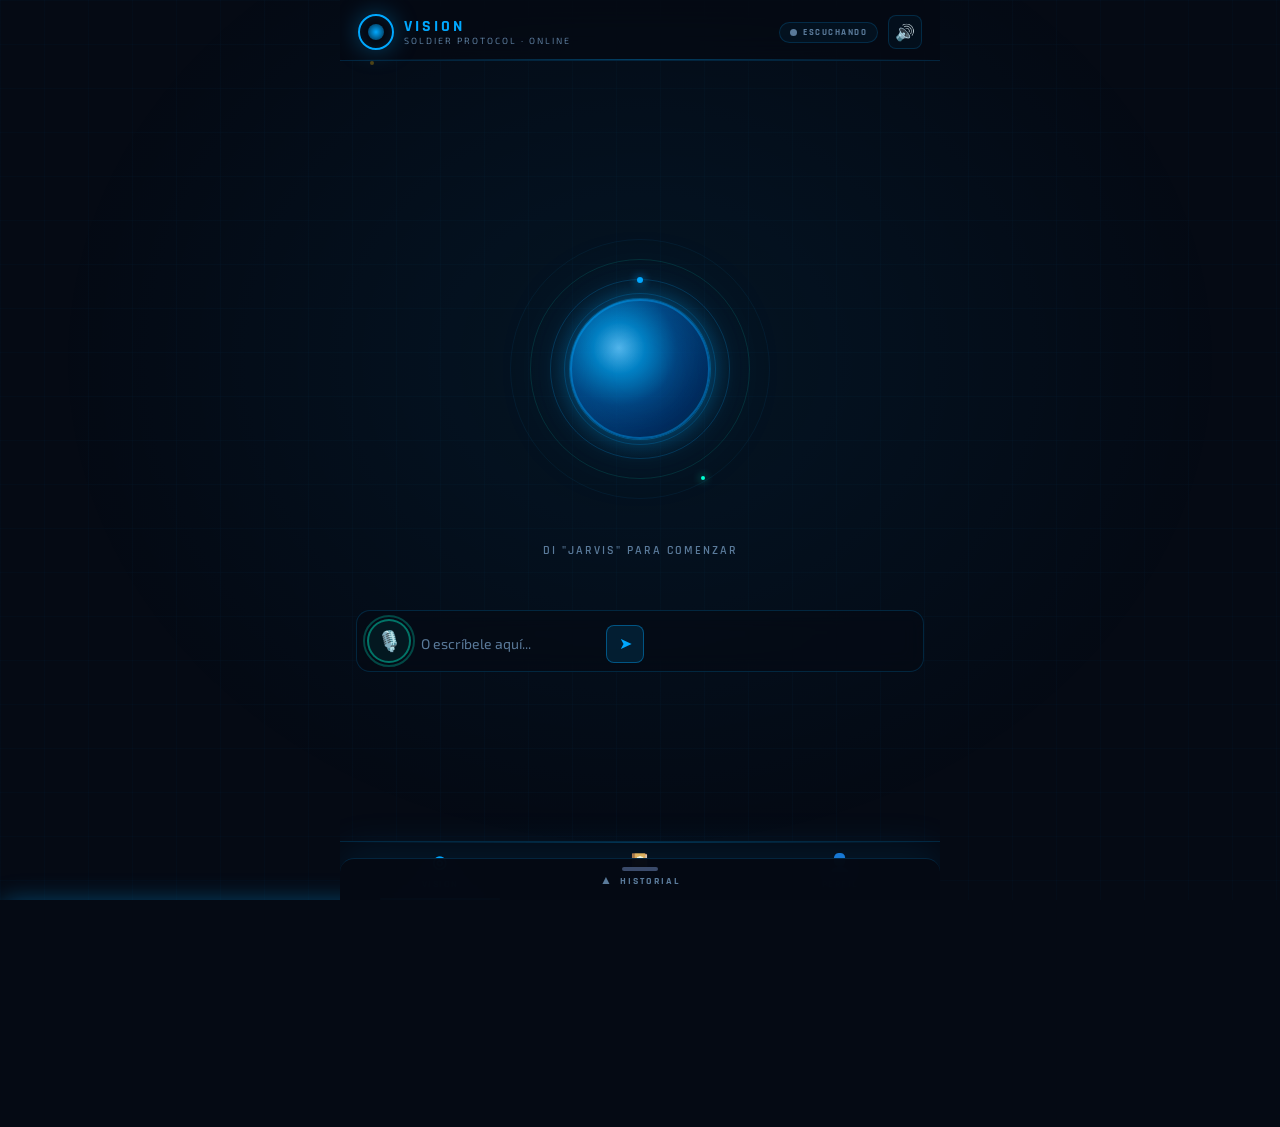
==== commit 47d750db: "feat: Add diary password and daily tasks widget" ====
--- a/index.html
+++ b/index.html
@@ -37,27 +37,21 @@
     <!-- ── PANTALLA PRINCIPAL ── -->
     <main id="main-screen">
 
+      <!-- Barra de tareas diarias -->
+      <div class="top-tasks-bar" id="top-tasks-bar" style="display:none;">
+        <div class="tasks-header">
+          <span>TAREAS ACTIVAS</span>
+          <button id="new-task-main-btn" class="add-task-btn" aria-label="Nueva tarea">+</button>
+        </div>
+        <div id="active-tasks-list" class="tasks-list"></div>
+      </div>
+
       <!-- Partículas de fondo -->
       <div class="particles" aria-hidden="true">
         <div class="particle"></div><div class="particle"></div><div class="particle"></div>
         <div class="particle"></div><div class="particle"></div><div class="particle"></div>
         <div class="particle"></div><div class="particle"></div><div class="particle"></div>
         <div class="particle"></div><div class="particle"></div><div class="particle"></div>
-      </div>
-
-      <!-- Sección superior: Tareas diarias -->
-      <div class="tasks-widget" id="tasks-widget">
-        <div class="tasks-header">
-          <span class="tasks-title">TAREAS ACTIVAS</span>
-          <button class="icon-btn-small" id="task-add-btn" aria-label="Añadir tarea">+</button>
-        </div>
-        <div class="tasks-list" id="tasks-list">
-          <div style="text-align:center;color:var(--color-text-dim);font-size:10px;padding:4px 0;">No hay tareas</div>
-        </div>
-        <div class="task-input-row" id="task-input-row" style="display:none;">
-          <input type="text" id="new-task-input" class="hud-input" style="font-size:11px;padding:5px;" placeholder="Nueva tarea..." />
-          <button class="send-icon-btn" id="save-task-btn" style="width:26px;height:26px;font-size:12px;">✓</button>
-        </div>
       </div>
 
       <!-- Orbe central futurista -->
@@ -176,8 +170,8 @@
             <input class="hud-input" id="profile-traits" type="text" />
           </div>
           <div class="profile-field">
-            <div class="field-label" style="color:var(--color-danger)">Contraseña de Diario</div>
-            <input class="hud-input" id="profile-diarypwd" type="password" placeholder="Dejar vacío para desactivar" />
+            <div class="field-label">Contraseña del Diario (Opcional)</div>
+            <input class="hud-input" id="profile-diary-password" type="password" placeholder="Ej. Protocolo 12" />
           </div>
           <button class="btn-primary" id="save-profile-btn" style="width:100%;margin-top:10px">Guardar</button>
         </div>
@@ -240,22 +234,21 @@
     </div>
   </div>
 
-  <!-- ── MODAL: Bloqueo del Diario (Contraseña) ── -->
-  <div id="password-modal" role="dialog" aria-modal="true" aria-label="Ingreso de contraseña">
-    <div class="modal-box" style="align-items:center; max-width:320px;">
-      <div class="modal-title" style="color:var(--color-danger);margin-bottom:10px;">ACCESO RESTRINGIDO</div>
-      <div style="font-size:12px;color:var(--color-text-dim);text-align:center;margin-bottom:15px;">
-        El diario personal requiere autorización. Escriba o dicte su contraseña.
-      </div>
-      <div style="display:flex;gap:10px;width:100%;">
-        <input class="hud-input" id="diary-password-input" type="password" placeholder="Contraseña..." style="flex:1;text-align:center;" />
-        <button class="mic-orb-btn" id="voice-pwd-btn" style="width:36px;height:36px;border-color:var(--color-danger);color:var(--color-danger);">
-          <span class="mic-icon" style="font-size:16px;">🎙️</span>
-        </button>
-      </div>
-      <div class="modal-actions" style="margin-top:16px;width:100%;justify-content:center;">
-        <button class="btn-secondary" id="password-modal-cancel">Cancelar</button>
-        <button class="btn-primary" id="password-modal-submit" style="color:var(--color-danger);border-color:rgba(255,56,96,0.3);background:rgba(255,56,96,0.1);">Autorizar</button>
+  <!-- ── MODAL: Contraseña del Diario ── -->
+  <div id="password-modal" role="dialog" aria-modal="true" aria-label="Desbloquear Diario">
+    <div class="modal-box password-box">
+      <div class="modal-title" style="text-align: center; color: var(--color-danger);">ACCESO RESTRINGIDO</div>
+      <div style="text-align:center; margin-bottom:10px; font-size:12px; color:var(--color-text-dim);">
+        <p>El Archivo del Diario está bloqueado.</p>
+        <p>Escribe la contraseña o díctala haciendo click en el micrófono.</p>
+      </div>
+      <div class="pwd-input-group" style="display:flex; gap:10px; align-items:center;">
+        <input class="hud-input pwd-input" id="diary-password-input" type="password" placeholder="Contraseña..." style="flex:1;" />
+        <button class="pwd-mic-btn" id="pwd-mic-btn" aria-label="Dictar contraseña" style="width:40px;height:40px;border-radius:50%;border:1px solid var(--color-danger);background:rgba(255,56,96,0.1);color:var(--color-danger);cursor:pointer;display:flex;align-items:center;justify-content:center;font-size:18px;">🎙️</button>
+      </div>
+      <div class="modal-actions" style="justify-content: center; margin-top: 10px;">
+        <button class="btn-secondary" id="pwd-cancel-btn">Cancelar</button>
+        <button class="btn-primary" id="pwd-unlock-btn" style="border-color: var(--color-danger); color: var(--color-danger);">Desbloquear</button>
       </div>
     </div>
   </div>
--- a/css/main.css
+++ b/css/main.css
@@ -185,61 +185,6 @@
   100% { transform:translateY(-100px) scale(1.5); opacity:0; }
 }
 
-/* ── TAREAS ACTIVAS WIDGET ── */
-.tasks-widget {
-  width:100%; max-width:340px;
-  background:rgba(0,168,255,0.03);
-  border:1px solid rgba(0,168,255,0.15);
-  border-radius:var(--radius);
-  padding:10px 14px;
-  display:flex; flex-direction:column; gap:8px;
-  box-shadow:inset 0 0 20px rgba(0,168,255,0.02);
-  z-index:10;
-}
-.tasks-header {
-  display:flex; align-items:center; justify-content:space-between;
-  border-bottom:1px solid rgba(0,168,255,0.1);
-  padding-bottom:6px;
-}
-.tasks-title {
-  font-family:var(--font-hud); font-size:10px; font-weight:700;
-  letter-spacing:2px; color:var(--color-primary); text-transform:uppercase;
-}
-.icon-btn-small {
-  background:transparent; border:1px solid var(--border-color);
-  color:var(--color-text-dim); border-radius:4px;
-  width:20px; height:20px; display:flex; align-items:center; justify-content:center;
-  cursor:pointer; font-size:14px; transition:var(--transition);
-}
-.icon-btn-small:hover { border-color:var(--color-primary); color:var(--color-primary); }
-.tasks-list {
-  display:flex; flex-direction:column; gap:5px;
-  max-height:80px; overflow-y:auto;
-}
-.tasks-list::-webkit-scrollbar { width:2px; }
-.tasks-list::-webkit-scrollbar-thumb { background:rgba(0,168,255,0.2); }
-
-.task-item {
-  display:flex; align-items:flex-start; gap:8px;
-  font-size:11px; color:var(--color-text); line-height:1.4;
-  padding:4px 6px; border-radius:4px; transition:var(--transition);
-}
-.task-item:hover { background:rgba(0,168,255,0.05); }
-.task-item.completed { opacity:0.5; text-decoration:line-through; }
-.task-checkbox {
-  appearance:none; width:12px; height:12px; flex-shrink:0;
-  border:1px solid var(--color-primary); border-radius:2px;
-  cursor:pointer; position:relative; margin-top:2px;
-}
-.task-checkbox:checked { background:var(--color-primary); }
-.task-checkbox:checked::after {
-  content:'✓'; position:absolute; top:-2px; left:1px;
-  font-size:10px; color:#000; font-weight:bold;
-}
-.task-delete { margin-left:auto; background:null; border:none; color:var(--color-danger); cursor:pointer; font-size:10px; opacity:0.6; padding:0 4px; background:transparent;}
-.task-delete:hover { opacity:1; }
-.task-input-row { display:flex; gap:6px; margin-top:4px; }
-
 /* ── ORBE CONTAINER ── */
 .orb-container {
   display:flex; flex-direction:column;
@@ -745,8 +690,8 @@
 .hud-select option { background:var(--bg-secondary); }
 
 /* ── Modal ── */
-#diary-modal, #password-modal { position:fixed; inset:0; background:rgba(5,10,20,0.88); backdrop-filter:blur(8px); z-index:100; display:none; align-items:center; justify-content:center; padding:20px; }
-#diary-modal.open, #password-modal.open { display:flex; }
+#diary-modal { position:fixed; inset:0; background:rgba(5,10,20,0.88); backdrop-filter:blur(8px); z-index:100; display:none; align-items:center; justify-content:center; padding:20px; }
+#diary-modal.open { display:flex; }
 .modal-box { background:var(--bg-secondary); border:1px solid var(--border-color); border-radius:var(--radius); padding:22px; width:100%; max-width:480px; box-shadow:var(--glow-primary); display:flex; flex-direction:column; gap:14px; }
 .modal-title { font-family:var(--font-hud); font-size:13px; font-weight:700; letter-spacing:3px; color:var(--color-primary); text-transform:uppercase; }
 .modal-actions { display:flex; gap:10px; justify-content:flex-end; }
@@ -760,3 +705,92 @@
 #toast.show { opacity:1; transform:translateX(-50%) translateY(0); }
 
 @media(max-width:380px) { .orb{ width:120px; height:120px; } .ring-1{ width:155px; height:155px; } .ring-2{ width:190px; height:190px; } .ring-3{ width:225px; height:225px; } }
+
+/* ── TASK BAR ── */
+.top-tasks-bar {
+  width: 100%;
+  padding: 0 16px;
+  margin-top: 10px;
+  position: relative;
+  z-index: 10;
+}
+.tasks-header {
+  display: flex;
+  justify-content: space-between;
+  align-items: center;
+  font-family: var(--font-hud);
+  font-size: 10px;
+  font-weight: 700;
+  letter-spacing: 2px;
+  color: var(--color-accent);
+  margin-bottom: 6px;
+}
+.tasks-list {
+  display: flex;
+  flex-direction: column;
+  gap: 6px;
+  max-height: 80px;
+  overflow-y: auto;
+}
+.task-item {
+  display: flex;
+  align-items: center;
+  gap: 8px;
+  background: var(--bg-card);
+  border: 1px solid var(--border-color);
+  padding: 6px 10px;
+  border-radius: var(--radius-sm);
+  font-size: 12px;
+  color: var(--color-text);
+  transition: var(--transition);
+}
+.task-item.completed {
+  opacity: 0.5;
+  text-decoration: line-through;
+}
+.task-checkbox {
+  appearance: none;
+  width: 14px;
+  height: 14px;
+  border: 1px solid var(--color-primary);
+  border-radius: 3px;
+  cursor: pointer;
+  display: flex;
+  align-items: center;
+  justify-content: center;
+}
+.task-checkbox:checked {
+  background: var(--color-primary);
+}
+.task-checkbox:checked::after {
+  content: "✔";
+  color: var(--bg-primary);
+  font-size: 10px;
+}
+.add-task-btn {
+  background: transparent;
+  color: var(--color-accent);
+  border: 1px solid var(--color-accent);
+  border-radius: 50%;
+  width: 20px;
+  height: 20px;
+  display: flex;
+  align-items: center;
+  justify-content: center;
+  cursor: pointer;
+  font-size: 14px;
+}
+.add-task-btn:hover {
+  background: rgba(0,255,209,0.1);
+}
+
+/* ── PASSWORD MODAL SPECIFIC ── */
+.pwd-mic-btn.listening {
+  background: transparent;
+  box-shadow: 0 0 15px var(--color-danger);
+  animation: pwdMicPulse 1s infinite alternate;
+}
+@keyframes pwdMicPulse {
+  from { transform: scale(1); box-shadow: 0 0 10px var(--color-danger); }
+  to { transform: scale(1.1); box-shadow: 0 0 25px var(--color-danger); }
+}
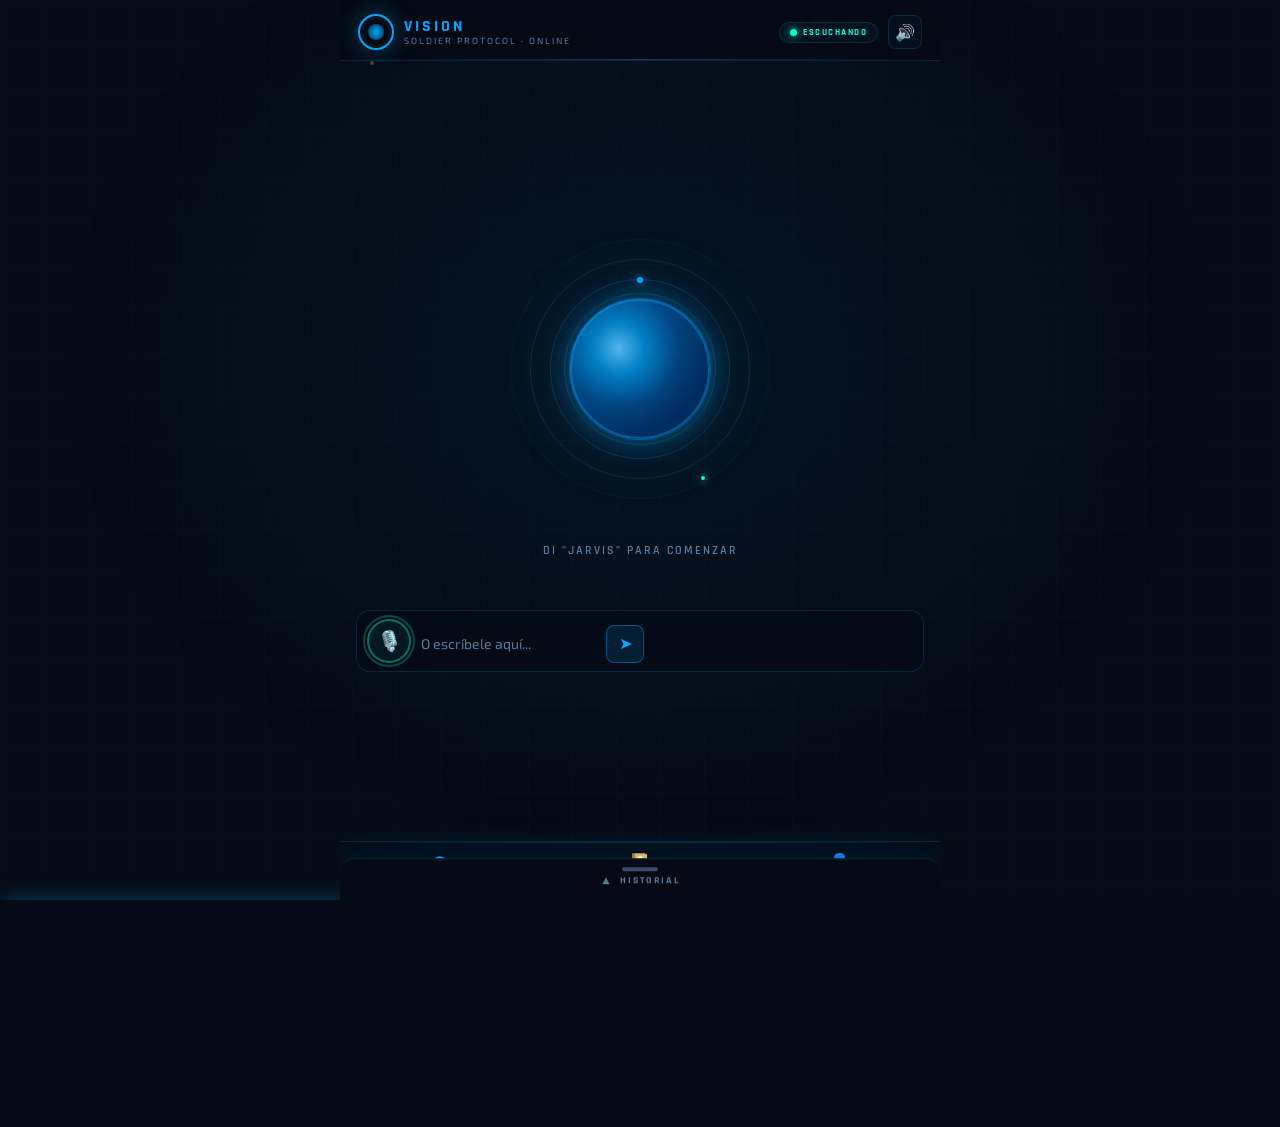
==== commit db9271f5: "Update project files and add .gitignore" ====
--- a/index.html
+++ b/index.html
@@ -268,7 +268,7 @@
   <script>
     if ('serviceWorker' in navigator) {
       window.addEventListener('load', () => {
-        navigator.serviceWorker.register('/sw.js').catch(() => {});
+        navigator.serviceWorker.register('./sw.js').catch(() => {});
       });
     }
   </script>
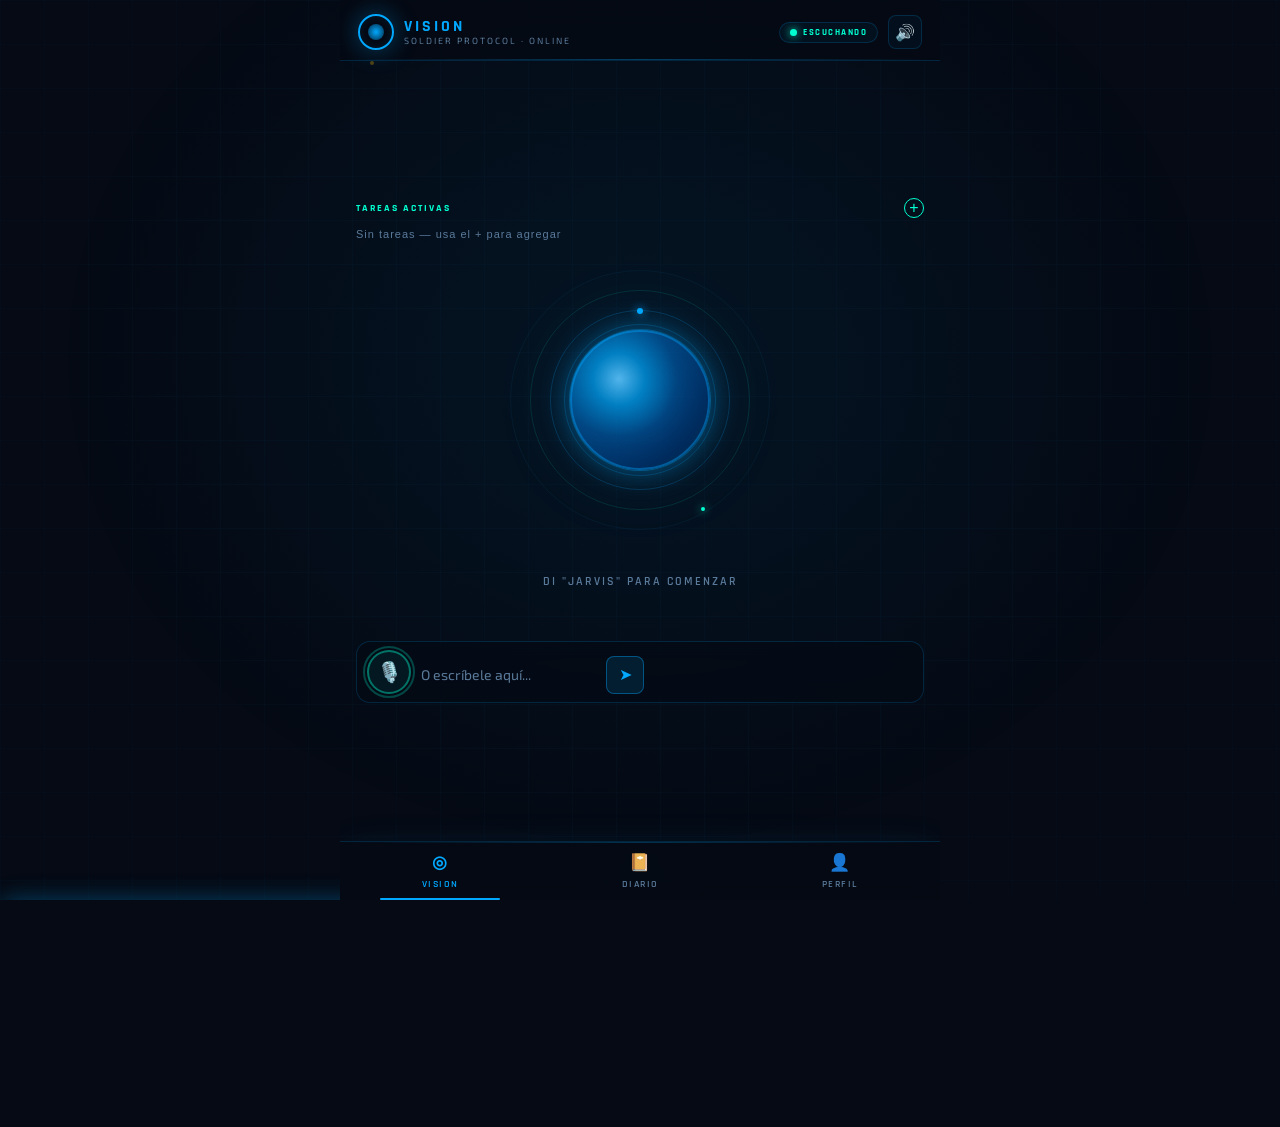
==== commit 5509ed66: "feat: color palettes, fixed taskbar + nav/drawer layout" ====
--- a/index.html
+++ b/index.html
@@ -38,7 +38,7 @@
     <main id="main-screen">
 
       <!-- Barra de tareas diarias -->
-      <div class="top-tasks-bar" id="top-tasks-bar" style="display:none;">
+      <div class="top-tasks-bar" id="top-tasks-bar">
         <div class="tasks-header">
           <span>TAREAS ACTIVAS</span>
           <button id="new-task-main-btn" class="add-task-btn" aria-label="Nueva tarea">+</button>
@@ -180,6 +180,27 @@
           <div id="profile-stats" style="font-size:13px;color:var(--color-text-dim);display:flex;flex-direction:column;gap:8px;">Cargando...</div>
         </div>
         <div class="profile-card">
+          <div class="profile-card-title">✨ Paleta de Colores</div>
+          <div style="font-size:12px;color:var(--color-text-dim);margin-bottom:12px;">Elige el tema visual del orbe y la interfaz</div>
+          <div class="palette-grid" id="palette-grid">
+            <div class="palette-swatch active" data-palette="jarvis" data-name="Jarvis"
+              style="background: radial-gradient(circle at 40% 40%, #00E5FF, #0040A0);"
+              onclick="APP.setPalette('jarvis')" title="Jarvis Blue"></div>
+            <div class="palette-swatch" data-palette="phantom" data-name="Phantom"
+              style="background: radial-gradient(circle at 40% 40%, #FF6080, #800020);"
+              onclick="APP.setPalette('phantom')" title="Phantom Red"></div>
+            <div class="palette-swatch" data-palette="matrix" data-name="Matrix"
+              style="background: radial-gradient(circle at 40% 40%, #60FF90, #005020);"
+              onclick="APP.setPalette('matrix')" title="Emerald Matrix"></div>
+            <div class="palette-swatch" data-palette="void" data-name="Void"
+              style="background: radial-gradient(circle at 40% 40%, #C080FF, #300060);"
+              onclick="APP.setPalette('void')" title="Void Purple"></div>
+            <div class="palette-swatch" data-palette="solar" data-name="Solar"
+              style="background: radial-gradient(circle at 40% 40%, #FFD060, #802000);"
+              onclick="APP.setPalette('solar')" title="Solar Gold"></div>
+          </div>
+        </div>
+        <div class="profile-card">
           <div class="profile-card-title">Cómo activar a VISION</div>
           <div style="font-size:13px;color:var(--color-text-dim);line-height:1.8;display:flex;flex-direction:column;gap:6px;">
             <span>🎙️ Di <strong style="color:var(--color-primary)">"Jarvis"</strong> seguido de tu pregunta</span>
--- a/css/main.css
+++ b/css/main.css
@@ -4,7 +4,13 @@
 
 @import url('https://fonts.googleapis.com/css2?family=Exo+2:wght@300;400;500;600;700&family=Rajdhani:wght@300;400;500;600;700&display=swap');
 
-:root {
+/* ═══════════════════════════════════════════
+   PALETAS DE COLOR — se cambia con JS
+═══════════════════════════════════════════ */
+
+/* Jarvis Blue (default) */
+:root,
+[data-palette="jarvis"] {
   --bg-primary:      #050A14;
   --bg-secondary:    #080F1F;
   --bg-card:         rgba(0, 168, 255, 0.04);
@@ -20,6 +26,95 @@
   --glow-primary:    0 0 24px rgba(0, 168, 255, 0.35);
   --glow-accent:     0 0 24px rgba(0, 255, 209, 0.35);
   --glow-hot:        0 0 40px rgba(0, 168, 255, 0.6);
+  --orb-c1: rgba(100,200,255,0.9); --orb-c2: rgba(0,168,255,0.7); --orb-c3: rgba(0,100,200,0.5);
+  --orb-shadow: rgba(0,168,255,0.4);
+}
+
+/* Phantom Red */
+[data-palette="phantom"] {
+  --bg-primary:      #120508;
+  --bg-secondary:    #1C0810;
+  --bg-card:         rgba(255, 40, 80, 0.04);
+  --bg-card-hover:   rgba(255, 40, 80, 0.08);
+  --color-primary:   #FF2850;
+  --color-accent:    #FF8C00;
+  --color-gold:      #FFD700;
+  --color-danger:    #FF2850;
+  --color-muted:     #5A2A3A;
+  --color-text:      #F0C8D0;
+  --color-text-dim:  #8A4A5A;
+  --border-color:    rgba(255, 40, 80, 0.18);
+  --glow-primary:    0 0 24px rgba(255, 40, 80, 0.45);
+  --glow-accent:     0 0 24px rgba(255, 140, 0, 0.4);
+  --glow-hot:        0 0 40px rgba(255, 40, 80, 0.7);
+  --orb-c1: rgba(255,100,120,0.9); --orb-c2: rgba(255,40,80,0.7); --orb-c3: rgba(180,20,50,0.5);
+  --orb-shadow: rgba(255,40,80,0.5);
+}
+
+/* Emerald Matrix */
+[data-palette="matrix"] {
+  --bg-primary:      #030D08;
+  --bg-secondary:    #051508;
+  --bg-card:         rgba(0, 255, 100, 0.04);
+  --bg-card-hover:   rgba(0, 255, 100, 0.08);
+  --color-primary:   #00FF64;
+  --color-accent:    #AAFF44;
+  --color-gold:      #FFD700;
+  --color-danger:    #FF3860;
+  --color-muted:     #1A4A2A;
+  --color-text:      #C0F0D0;
+  --color-text-dim:  #3A6A4A;
+  --border-color:    rgba(0, 255, 100, 0.18);
+  --glow-primary:    0 0 24px rgba(0, 255, 100, 0.4);
+  --glow-accent:     0 0 24px rgba(170, 255, 68, 0.35);
+  --glow-hot:        0 0 40px rgba(0, 255, 100, 0.65);
+  --orb-c1: rgba(100,255,160,0.9); --orb-c2: rgba(0,255,100,0.7); --orb-c3: rgba(0,160,60,0.5);
+  --orb-shadow: rgba(0,255,100,0.45);
+}
+
+/* Void Purple */
+[data-palette="void"] {
+  --bg-primary:      #08050F;
+  --bg-secondary:    #100818;
+  --bg-card:         rgba(160, 80, 255, 0.04);
+  --bg-card-hover:   rgba(160, 80, 255, 0.08);
+  --color-primary:   #A050FF;
+  --color-accent:    #FF50C8;
+  --color-gold:      #FFB800;
+  --color-danger:    #FF3860;
+  --color-muted:     #3A2060;
+  --color-text:      #E0C8FF;
+  --color-text-dim:  #6A4A8A;
+  --border-color:    rgba(160, 80, 255, 0.18);
+  --glow-primary:    0 0 24px rgba(160, 80, 255, 0.45);
+  --glow-accent:     0 0 24px rgba(255, 80, 200, 0.4);
+  --glow-hot:        0 0 40px rgba(160, 80, 255, 0.7);
+  --orb-c1: rgba(200,140,255,0.9); --orb-c2: rgba(160,80,255,0.7); --orb-c3: rgba(80,20,180,0.5);
+  --orb-shadow: rgba(160,80,255,0.5);
+}
+
+/* Solar Gold */
+[data-palette="solar"] {
+  --bg-primary:      #0F0A02;
+  --bg-secondary:    #180E03;
+  --bg-card:         rgba(255, 180, 0, 0.04);
+  --bg-card-hover:   rgba(255, 180, 0, 0.08);
+  --color-primary:   #FFB800;
+  --color-accent:    #FF6A00;
+  --color-gold:      #FFE066;
+  --color-danger:    #FF3860;
+  --color-muted:     #5A3A00;
+  --color-text:      #F0E0C0;
+  --color-text-dim:  #8A6A30;
+  --border-color:    rgba(255, 180, 0, 0.18);
+  --glow-primary:    0 0 24px rgba(255, 180, 0, 0.45);
+  --glow-accent:     0 0 24px rgba(255, 106, 0, 0.4);
+  --glow-hot:        0 0 40px rgba(255, 180, 0, 0.7);
+  --orb-c1: rgba(255,230,120,0.9); --orb-c2: rgba(255,180,0,0.7); --orb-c3: rgba(200,100,0,0.5);
+  --orb-shadow: rgba(255,180,0,0.5);
+}
+
+:root {
   --font-main:       'Exo 2', sans-serif;
   --font-hud:        'Rajdhani', sans-serif;
   --radius:          14px;
@@ -246,15 +341,15 @@
   position:absolute; inset:0; border-radius:50%;
   background: radial-gradient(
     circle at 35% 35%,
-    rgba(100,200,255, 0.9) 0%,
-    rgba(0,168,255, 0.7)  20%,
-    rgba(0,100,200, 0.5)  45%,
-    rgba(0,30,80,  0.9)   70%,
-    rgba(5,10,20,  1)     100%
+    var(--orb-c1, rgba(100,200,255,0.9)) 0%,
+    var(--orb-c2, rgba(0,168,255,0.7))  20%,
+    var(--orb-c3, rgba(0,100,200,0.5))  45%,
+    rgba(0,30,80, 0.9)   70%,
+    var(--bg-primary, rgba(5,10,20,1))  100%
   );
   box-shadow:
     0 0 0 1px rgba(0,168,255,0.3),
-    0 0 30px rgba(0,168,255,0.4),
+    0 0 30px var(--orb-shadow, rgba(0,168,255,0.4)),
     0 0 80px rgba(0,168,255,0.15),
     inset 0 0 40px rgba(0,168,255,0.2);
   animation: orbBreath 4s ease-in-out infinite;
@@ -497,11 +592,12 @@
 ════════════════════════════════════════════ */
 .chat-drawer {
   position:absolute;
+  /* Se posiciona por encima del main-screen pero DEBAJO del nav */
   bottom:0; left:0; right:0;
   background:rgba(5,10,20,0.97);
   border-top:1px solid var(--border-color);
   border-radius:var(--radius) var(--radius) 0 0;
-  z-index:20;
+  z-index:12; /* menor que nav (z-index:15) */
   transform: translateY(calc(100% - 42px));
   transition: transform 0.4s cubic-bezier(0.4, 0, 0.2, 1);
   max-height:var(--drawer-height);
@@ -710,9 +806,9 @@
 .top-tasks-bar {
   width: 100%;
   padding: 0 16px;
-  margin-top: 10px;
   position: relative;
   z-index: 10;
+  flex-shrink: 0;
 }
 .tasks-header {
   display: flex;
@@ -728,17 +824,19 @@
 .tasks-list {
   display: flex;
   flex-direction: column;
-  gap: 6px;
-  max-height: 80px;
+  gap: 5px;
+  max-height: 90px;
   overflow-y: auto;
 }
+.tasks-list::-webkit-scrollbar { width: 2px; }
+.tasks-list::-webkit-scrollbar-thumb { background: var(--border-color); border-radius: 2px; }
 .task-item {
   display: flex;
   align-items: center;
   gap: 8px;
   background: var(--bg-card);
   border: 1px solid var(--border-color);
-  padding: 6px 10px;
+  padding: 5px 10px;
   border-radius: var(--radius-sm);
   font-size: 12px;
   color: var(--color-text);
@@ -750,39 +848,75 @@
 }
 .task-checkbox {
   appearance: none;
-  width: 14px;
-  height: 14px;
+  -webkit-appearance: none;
+  width: 14px; height: 14px;
   border: 1px solid var(--color-primary);
   border-radius: 3px;
   cursor: pointer;
-  display: flex;
-  align-items: center;
-  justify-content: center;
-}
-.task-checkbox:checked {
-  background: var(--color-primary);
-}
+  position: relative;
+  flex-shrink: 0;
+}
+.task-checkbox:checked { background: var(--color-primary); }
 .task-checkbox:checked::after {
   content: "✔";
+  position: absolute; inset: 0;
+  display: flex; align-items: center; justify-content: center;
   color: var(--bg-primary);
-  font-size: 10px;
+  font-size: 9px;
 }
 .add-task-btn {
   background: transparent;
   color: var(--color-accent);
   border: 1px solid var(--color-accent);
   border-radius: 50%;
-  width: 20px;
-  height: 20px;
+  width: 20px; height: 20px;
   display: flex;
   align-items: center;
   justify-content: center;
   cursor: pointer;
-  font-size: 14px;
-}
-.add-task-btn:hover {
-  background: rgba(0,255,209,0.1);
-}
+  font-size: 16px;
+  line-height: 1;
+  transition: var(--transition);
+}
+.add-task-btn:hover { background: rgba(0,255,209,0.1); box-shadow: var(--glow-accent); }
+
+/* ── PALETTE PICKER ── */
+.palette-grid {
+  display: grid;
+  grid-template-columns: repeat(5, 1fr);
+  gap: 10px;
+  margin-top: 8px;
+}
+.palette-swatch {
+  aspect-ratio: 1;
+  border-radius: 50%;
+  cursor: pointer;
+  border: 2px solid transparent;
+  transition: var(--transition);
+  position: relative;
+  box-shadow: 0 0 8px rgba(0,0,0,0.4);
+}
+.palette-swatch:hover { transform: scale(1.15); }
+.palette-swatch.active {
+  border-color: white;
+  box-shadow: 0 0 0 3px rgba(255,255,255,0.3), 0 0 16px rgba(255,255,255,0.2);
+  transform: scale(1.1);
+}
+.palette-swatch::after {
+  content: attr(data-name);
+  position: absolute;
+  bottom: -20px;
+  left: 50%; transform: translateX(-50%);
+  font-family: var(--font-hud);
+  font-size: 8px;
+  letter-spacing: 1px;
+  color: var(--color-text-dim);
+  white-space: nowrap;
+  text-transform: uppercase;
+  opacity: 0;
+  transition: var(--transition);
+}
+.palette-swatch:hover::after, .palette-swatch.active::after { opacity: 1; }
 
 /* ── PASSWORD MODAL SPECIFIC ── */
 .pwd-mic-btn.listening {
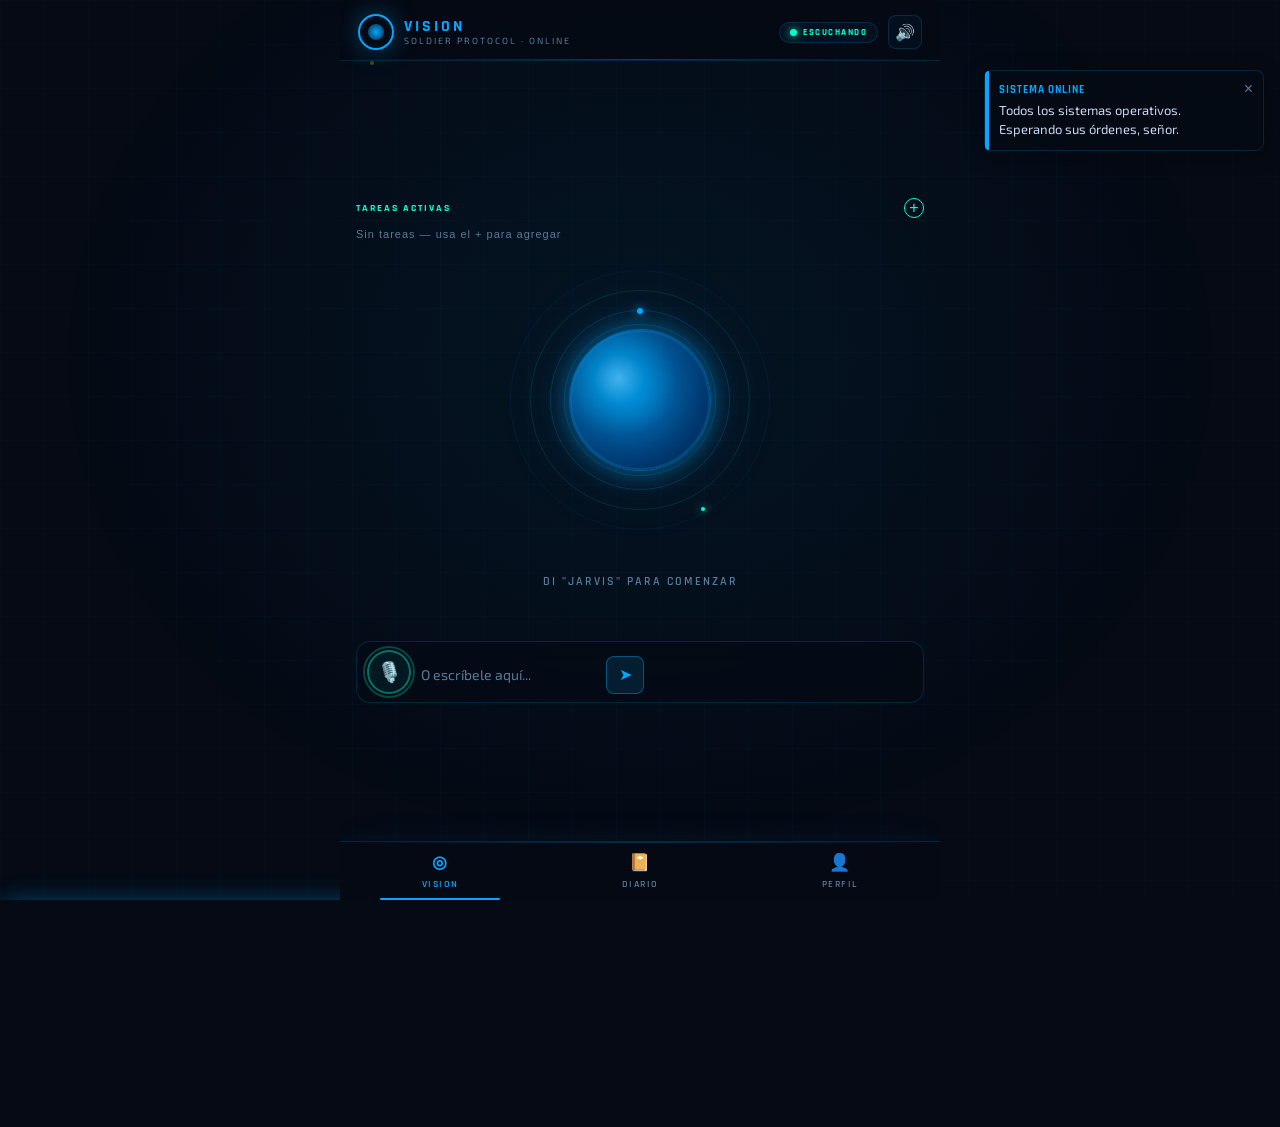
==== commit 5ee09df5: "feat: añadir sistema de notificaciones flotantes" ====
--- a/index.html
+++ b/index.html
@@ -274,6 +274,9 @@
     </div>
   </div>
 
+  <!-- ── FLOATING NOTIFICATIONS ── -->
+  <div id="floating-notifications-container" class="floating-notifications-container" aria-live="polite"></div>
+
   <!-- ── TOAST ── -->
   <div id="toast" role="status" aria-live="polite"></div>
 
--- a/css/main.css
+++ b/css/main.css
@@ -357,28 +357,28 @@
 
 .orb-glow {
   position:absolute; inset:-20px; border-radius:50%;
-  background: radial-gradient(circle, rgba(0,168,255,0.12) 0%, transparent 70%);
+  background: radial-gradient(circle, var(--orb-shadow, rgba(0,168,255,0.12)) 0%, transparent 70%);
   animation: orbBreath 4s ease-in-out infinite;
 }
 
 .orb-pulse {
   position:absolute; inset:0; border-radius:50%;
-  border:2px solid rgba(0,168,255,0.4);
+  border:2px solid var(--border-color);
   animation: pulseRing 4s ease-out infinite;
 }
 .orb-pulse::after {
   content:''; position:absolute; inset:-8px; border-radius:50%;
-  border:1px solid rgba(0,168,255,0.2);
+  border:1px solid var(--border-color);
   animation: pulseRing 4s ease-out infinite 1s;
 }
 
 @keyframes orbBreath {
   0%,100% {
-    box-shadow: 0 0 0 1px rgba(0,168,255,0.3), 0 0 30px rgba(0,168,255,0.4), 0 0 80px rgba(0,168,255,0.15), inset 0 0 40px rgba(0,168,255,0.2);
+    box-shadow: 0 0 0 1px var(--border-color), 0 0 30px var(--orb-shadow), 0 0 80px var(--orb-shadow), inset 0 0 40px var(--orb-shadow);
     transform:scale(1);
   }
   50% {
-    box-shadow: 0 0 0 1px rgba(0,168,255,0.5), 0 0 50px rgba(0,168,255,0.6), 0 0 120px rgba(0,168,255,0.25), inset 0 0 60px rgba(0,168,255,0.3);
+    box-shadow: 0 0 0 1px var(--color-primary), 0 0 50px var(--glow-primary), 0 0 120px var(--orb-shadow), inset 0 0 60px var(--orb-shadow);
     transform:scale(1.03);
   }
 }
@@ -399,65 +399,70 @@
 .orb.state-woken .orb-core {
   background: radial-gradient(
     circle at 35% 35%,
-    rgba(150,255,220, 1) 0%,
-    rgba(0,255,209, 0.8) 20%,
-    rgba(0,180,150, 0.6) 45%,
+    var(--orb-c1) 0%,
+    var(--orb-c2) 20%,
+    var(--orb-c3) 45%,
     rgba(0,60,50, 0.9)   70%,
-    rgba(5,10,20, 1)     100%
+    var(--bg-primary)    100%
   );
   box-shadow:
-    0 0 0 2px rgba(0,255,209,0.6),
-    0 0 40px rgba(0,255,209,0.7),
-    0 0 100px rgba(0,255,209,0.3),
-    inset 0 0 50px rgba(0,255,209,0.3);
+    0 0 0 2px var(--color-accent),
+    var(--glow-accent),
+    var(--glow-hot),
+    inset 0 0 50px var(--orb-shadow);
   animation: orbWoken 1s ease-in-out infinite;
-}
-.orb.state-woken .orb-pulse { border-color: rgba(0,255,209,0.6); animation-duration:1.5s; }
-.orb.state-woken .ring-1 { border-color:rgba(0,255,209,0.4); animation-duration:4s; }
-.orb.state-woken .ring-2 { border-color:rgba(0,255,209,0.25); animation-duration:6s; }
+  filter: brightness(1.2);
+}
+.orb.state-woken .orb-pulse { border-color: var(--color-accent); animation-duration:1.5s; }
+.orb.state-woken .ring-1 { border-color:var(--color-accent); animation-duration:4s; }
+.orb.state-woken .ring-2 { border-color:var(--color-primary); animation-duration:6s; }
 
 @keyframes orbWoken {
-  0%,100% { transform:scale(1); box-shadow: 0 0 0 2px rgba(0,255,209,0.6), 0 0 40px rgba(0,255,209,0.7), 0 0 100px rgba(0,255,209,0.3), inset 0 0 50px rgba(0,255,209,0.3); }
-  50%     { transform:scale(1.05); box-shadow: 0 0 0 3px rgba(0,255,209,0.8), 0 0 60px rgba(0,255,209,0.9), 0 0 140px rgba(0,255,209,0.4), inset 0 0 70px rgba(0,255,209,0.4); }
-}
-
-/* PENSANDO */
+  0%,100% { transform:scale(1); filter:brightness(1.2); }
+  50%     { transform:scale(1.05); filter:brightness(1.5) saturate(1.3); }
+}
+
+/* PENSANDO — pulsa con el color primario de la paleta */
 .orb.state-thinking .orb-core {
   background: radial-gradient(
     circle at 35% 35%,
-    rgba(180,130,255,0.9) 0%,
-    rgba(130,80,255,0.7)  20%,
-    rgba(80,40,180,0.5)   45%,
-    rgba(20,10,60,0.9)    70%,
-    rgba(5,10,20,1)       100%
+    var(--orb-c1) 0%,
+    var(--orb-c2) 20%,
+    var(--orb-c3) 45%,
+    rgba(20,10,60,0.9) 70%,
+    var(--bg-primary)  100%
   );
+  box-shadow:
+    0 0 0 2px var(--color-primary),
+    var(--glow-primary),
+    inset 0 0 40px var(--orb-shadow);
   animation: orbThink 0.8s ease-in-out infinite;
 }
 @keyframes orbThink {
-  0%,100%{ transform:scale(1); }
-  50%    { transform:scale(1.06); filter:brightness(1.3); }
-}
-
-/* HABLANDO */
+  0%,100%{ transform:scale(1); filter:brightness(1); }
+  50%    { transform:scale(1.06); filter:brightness(1.4) saturate(1.2); }
+}
+
+/* HABLANDO — usa color gold invariante (es un estado especial) */
 .orb.state-speaking .orb-core {
   background: radial-gradient(
     circle at 35% 35%,
-    rgba(255,210,80,0.95) 0%,
-    rgba(255,168,0,0.75)  20%,
-    rgba(200,100,0,0.55)  45%,
-    rgba(60,20,0,0.9)     70%,
-    rgba(5,10,20,1)       100%
+    rgba(255,230,120,0.95) 0%,
+    var(--color-gold, rgba(255,184,0,0.75)) 20%,
+    rgba(200,100,0,0.55)   45%,
+    rgba(60,20,0,0.9)      70%,
+    var(--bg-primary)      100%
   );
   animation: orbSpeak 0.4s ease-in-out infinite alternate;
   box-shadow:
-    0 0 0 2px rgba(255,168,0,0.6),
-    0 0 40px rgba(255,168,0,0.6),
-    0 0 100px rgba(255,168,0,0.25),
-    inset 0 0 50px rgba(255,168,0,0.3);
+    0 0 0 2px var(--color-gold),
+    0 0 40px rgba(255,184,0,0.6),
+    0 0 100px rgba(255,184,0,0.25),
+    inset 0 0 50px rgba(255,184,0,0.3);
 }
 @keyframes orbSpeak {
   from{ transform:scale(1); }
-  to  { transform:scale(1.08); }
+  to  { transform:scale(1.08); filter:brightness(1.2); }
 }
 
 /* ── Ondas del orbe (hablar) ── */
@@ -470,7 +475,7 @@
 .orb.state-speaking .orb-waves { opacity:1; }
 .orb-waves span {
   display:block; width:3px; border-radius:3px;
-  background:rgba(255,220,100,0.7);
+  background: var(--color-gold, rgba(255,220,100,0.7));
   animation:waveBar 0.6s ease-in-out infinite alternate;
 }
 .orb-waves span:nth-child(1) { height:12px; animation-delay:0s; }
@@ -928,3 +933,96 @@
   from { transform: scale(1); box-shadow: 0 0 10px var(--color-danger); }
   to { transform: scale(1.1); box-shadow: 0 0 25px var(--color-danger); }
 }
+
+/* ── FLOATING NOTIFICATIONS ── */
+.floating-notifications-container {
+  position: fixed;
+  top: 70px;
+  right: 16px;
+  width: 280px;
+  max-width: calc(100% - 32px);
+  z-index: 1000;
+  display: flex;
+  flex-direction: column;
+  gap: 10px;
+  pointer-events: none;
+}
+
+.floating-notification {
+  background: rgba(5, 10, 20, 0.9);
+  backdrop-filter: blur(12px);
+  border: 1px solid var(--border-color);
+  border-radius: var(--radius-sm);
+  padding: 12px 30px 12px 14px;
+  color: var(--color-text);
+  font-size: 13px;
+  line-height: 1.4;
+  box-shadow: 0 4px 20px rgba(0, 0, 0, 0.4);
+  position: relative;
+  transform: translateX(120%);
+  opacity: 0;
+  transition: transform 0.4s cubic-bezier(0.175, 0.885, 0.32, 1.275), opacity 0.4s ease;
+  pointer-events: auto;
+  cursor: pointer;
+}
+
+.floating-notification:hover {
+  border-color: rgba(0, 168, 255, 0.5);
+}
+
+.floating-notification.show {
+  transform: translateX(0);
+  opacity: 1;
+}
+
+.floating-notification.hide {
+  transform: translateX(120%);
+  opacity: 0;
+}
+
+.floating-notification::before {
+  content: '';
+  position: absolute;
+  top: 0;
+  bottom: 0;
+  left: 0;
+  width: 4px;
+  background: var(--color-primary);
+  border-radius: var(--radius-sm) 0 0 var(--radius-sm);
+}
+
+.floating-notification.info::before { background: var(--color-primary); }
+.floating-notification.success { border-color: rgba(0,255,209,0.3); }
+.floating-notification.success::before { background: var(--color-accent); }
+.floating-notification.warning { border-color: rgba(255,184,0,0.3); }
+.floating-notification.warning::before { background: var(--color-gold); }
+.floating-notification.error { border-color: rgba(255,56,96,0.3); }
+.floating-notification.error::before { background: var(--color-danger); }
+
+.floating-notification-title {
+  font-family: var(--font-hud);
+  font-size: 11px;
+  font-weight: 700;
+  letter-spacing: 1px;
+  color: var(--color-primary);
+  margin-bottom: 3px;
+  text-transform: uppercase;
+  display: block;
+}
+.floating-notification.success .floating-notification-title { color: var(--color-accent); }
+.floating-notification.warning .floating-notification-title { color: var(--color-gold); }
+.floating-notification.error .floating-notification-title { color: var(--color-danger); }
+
+.floating-notification-close {
+  position: absolute;
+  top: 10px;
+  right: 10px;
+  background: transparent;
+  border: none;
+  color: var(--color-text-dim);
+  font-size: 16px;
+  line-height: 1;
+  cursor: pointer;
+  transition: var(--transition);
+}
+.floating-notification:hover .floating-notification-close { color: var(--color-danger); }
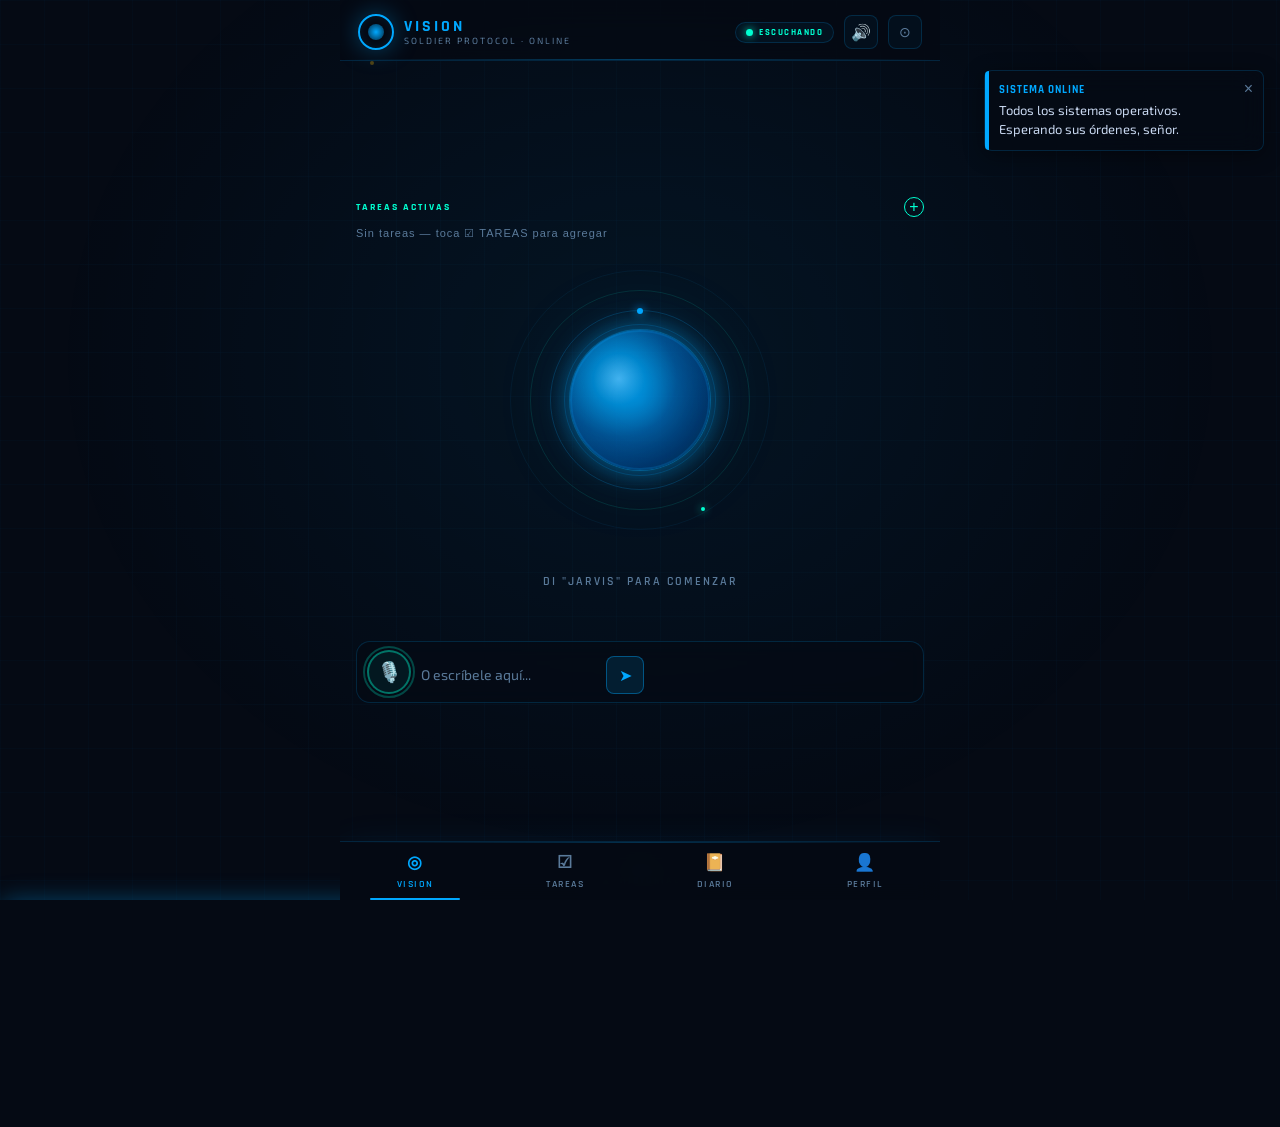
==== commit 77480369: "UI Refactor: Light theme, adaptive dynamic colors, typography enhancements, Material Icons, and auto" ====
--- a/index.html
+++ b/index.html
@@ -1,8 +1,10 @@
 <!DOCTYPE html>
 <html lang="es">
+
 <head>
   <meta charset="UTF-8" />
-  <meta name="viewport" content="width=device-width, initial-scale=1.0, maximum-scale=1.0, user-scalable=no" />
+  <meta name="viewport"
+    content="width=device-width, initial-scale=1.0, maximum-scale=1.0, user-scalable=no, viewport-fit=cover" />
   <meta name="theme-color" content="#050A14" />
   <meta name="apple-mobile-web-app-capable" content="yes" />
   <meta name="apple-mobile-web-app-status-bar-style" content="black-translucent" />
@@ -31,6 +33,8 @@
           <span class="wake-label" id="wake-label">ESCUCHANDO</span>
         </div>
         <button class="icon-btn" id="mute-btn" title="Silenciar voz" aria-label="Silenciar voz">🔊</button>
+        <button class="icon-btn" id="minimize-btn" title="Minimizar a burbuja"
+          aria-label="Minimizar a burbuja">⊙</button>
       </div>
     </header>
 
@@ -48,10 +52,18 @@
 
       <!-- Partículas de fondo -->
       <div class="particles" aria-hidden="true">
-        <div class="particle"></div><div class="particle"></div><div class="particle"></div>
-        <div class="particle"></div><div class="particle"></div><div class="particle"></div>
-        <div class="particle"></div><div class="particle"></div><div class="particle"></div>
-        <div class="particle"></div><div class="particle"></div><div class="particle"></div>
+        <div class="particle"></div>
+        <div class="particle"></div>
+        <div class="particle"></div>
+        <div class="particle"></div>
+        <div class="particle"></div>
+        <div class="particle"></div>
+        <div class="particle"></div>
+        <div class="particle"></div>
+        <div class="particle"></div>
+        <div class="particle"></div>
+        <div class="particle"></div>
+        <div class="particle"></div>
       </div>
 
       <!-- Orbe central futurista -->
@@ -91,13 +103,8 @@
             </button>
           </div>
           <div class="text-input-wrapper">
-            <textarea
-              id="chat-input"
-              placeholder="O escríbele aquí..."
-              rows="1"
-              aria-label="Mensaje para VISION"
-              autocomplete="off"
-            ></textarea>
+            <textarea id="chat-input" placeholder="O escríbele aquí..." rows="1" aria-label="Mensaje para VISION"
+              autocomplete="off"></textarea>
           </div>
           <button class="send-icon-btn" id="send-btn" aria-label="Enviar mensaje">➤</button>
         </div>
@@ -123,6 +130,10 @@
       <button class="nav-btn active" data-view="main" aria-label="Principal">
         <span class="nav-icon">◎</span>
         <span>VISION</span>
+      </button>
+      <button class="nav-btn" data-view="tasks" aria-label="Tareas">
+        <span class="nav-icon">☑</span>
+        <span>TAREAS</span>
       </button>
       <button class="nav-btn" data-view="diary" aria-label="Diario">
         <span class="nav-icon">📔</span>
@@ -138,10 +149,33 @@
     <div class="overlay-view" id="view-diary" role="region" aria-label="Diario personal">
       <div class="overlay-header">
         <button class="back-btn" id="back-from-diary" aria-label="Volver">←</button>
-        <span class="view-title">Diario Personal</span>
+        <span class="view-title">Diario</span>
         <button class="btn-add" id="add-diary-btn" aria-label="Nueva entrada">+</button>
       </div>
+      <!-- Calendar navigation -->
+      <div class="diary-cal-nav">
+        <button class="cal-nav-btn" id="diary-prev-month" aria-label="Mes anterior">&#8249;</button>
+        <span class="cal-month-label" id="diary-month-label">Abril 2026</span>
+        <button class="cal-nav-btn" id="diary-next-month" aria-label="Mes siguiente">&#8250;</button>
+      </div>
+      <div class="diary-cal-grid" id="diary-cal-grid" role="grid" aria-label="Calendario"></div>
+      <div class="diary-cal-date-label" id="diary-cal-date-label"></div>
       <div id="diary-list" role="list" class="diary-scroll"></div>
+    </div>
+
+    <!-- ── OVERLAY: Tareas ── -->
+    <div class="overlay-view" id="view-tasks" role="region" aria-label="Tareas">
+      <div class="overlay-header">
+        <button class="back-btn" id="back-from-tasks" aria-label="Volver">←</button>
+        <span class="view-title">Tareas</span>
+        <button class="btn-add" id="add-task-view-btn" aria-label="Nueva tarea">+</button>
+      </div>
+      <div class="tasks-filter-row">
+        <button class="task-filter-pill active" data-filter="all">TODAS</button>
+        <button class="task-filter-pill" data-filter="pending">PENDIENTES</button>
+        <button class="task-filter-pill" data-filter="done">COMPLETADAS</button>
+      </div>
+      <div class="tasks-full-list" id="tasks-full-list" role="list"></div>
     </div>
 
     <!-- ── OVERLAY: Perfil ── -->
@@ -173,15 +207,24 @@
             <div class="field-label">Contraseña del Diario (Opcional)</div>
             <input class="hud-input" id="profile-diary-password" type="password" placeholder="Ej. Protocolo 12" />
           </div>
+          <div class="profile-field">
+            <div class="field-label">🔑 Clave API Gemini</div>
+            <input class="hud-input" id="profile-geminiApiKey" type="password"
+              placeholder="AIzaSy... (Google AI Studio)" />
+            <div class="field-hint">Si la IA no responde, obtén una clave gratis en aistudio.google.com</div>
+          </div>
           <button class="btn-primary" id="save-profile-btn" style="width:100%;margin-top:10px">Guardar</button>
         </div>
         <div class="profile-card">
           <div class="profile-card-title">Estadísticas</div>
-          <div id="profile-stats" style="font-size:13px;color:var(--color-text-dim);display:flex;flex-direction:column;gap:8px;">Cargando...</div>
+          <div id="profile-stats"
+            style="font-size:13px;color:var(--color-text-dim);display:flex;flex-direction:column;gap:8px;">Cargando...
+          </div>
         </div>
         <div class="profile-card">
-          <div class="profile-card-title">✨ Paleta de Colores</div>
-          <div style="font-size:12px;color:var(--color-text-dim);margin-bottom:12px;">Elige el tema visual del orbe y la interfaz</div>
+          <div class="profile-card-title"> Paleta de Colores</div>
+          <div style="font-size:12px;color:var(--color-text-dim);margin-bottom:12px;">Elige el tema visual del orbe y la
+            interfaz</div>
           <div class="palette-grid" id="palette-grid">
             <div class="palette-swatch active" data-palette="jarvis" data-name="Jarvis"
               style="background: radial-gradient(circle at 40% 40%, #00E5FF, #0040A0);"
@@ -193,8 +236,8 @@
               style="background: radial-gradient(circle at 40% 40%, #60FF90, #005020);"
               onclick="APP.setPalette('matrix')" title="Emerald Matrix"></div>
             <div class="palette-swatch" data-palette="void" data-name="Void"
-              style="background: radial-gradient(circle at 40% 40%, #C080FF, #300060);"
-              onclick="APP.setPalette('void')" title="Void Purple"></div>
+              style="background: radial-gradient(circle at 40% 40%, #C080FF, #300060);" onclick="APP.setPalette('void')"
+              title="Void Purple"></div>
             <div class="palette-swatch" data-palette="solar" data-name="Solar"
               style="background: radial-gradient(circle at 40% 40%, #FFD060, #802000);"
               onclick="APP.setPalette('solar')" title="Solar Gold"></div>
@@ -202,7 +245,8 @@
         </div>
         <div class="profile-card">
           <div class="profile-card-title">Cómo activar a VISION</div>
-          <div style="font-size:13px;color:var(--color-text-dim);line-height:1.8;display:flex;flex-direction:column;gap:6px;">
+          <div
+            style="font-size:13px;color:var(--color-text-dim);line-height:1.8;display:flex;flex-direction:column;gap:6px;">
             <span>🎙️ Di <strong style="color:var(--color-primary)">"Jarvis"</strong> seguido de tu pregunta</span>
             <span>📔 Di <strong style="color:var(--color-accent)">"Jarvis, guarda esto:"</strong> para el diario</span>
             <span>⌨️ O escribe directamente en el campo de texto</span>
@@ -216,15 +260,14 @@
 
   <!-- ── MODAL: Nueva entrada del diario ── -->
   <div id="diary-modal" role="dialog" aria-modal="true" aria-label="Nueva entrada">
-    <div class="modal-box">
-      <div class="modal-title">Nueva Entrada — Diario</div>
-      <div>
-        <div class="field-label">Título (opcional)</div>
-        <input class="hud-input" id="diary-modal-title" type="text" placeholder="Título breve" />
+    <div class="modal-box notebook-modal">
+      <div class="modal-title-row">
+        <div class="modal-title">📄 Nueva Entrada</div>
+        <div class="modal-date" id="diary-modal-date"></div>
       </div>
       <div>
         <div class="field-label">¿Qué quieres que VISION recuerde?</div>
-        <textarea class="hud-textarea" id="diary-modal-content" placeholder="Cuéntale..."></textarea>
+        <textarea class="hud-textarea" id="diary-modal-content" placeholder="Escribe aquí..." rows="5"></textarea>
       </div>
       <div style="display:flex;gap:12px;">
         <div style="flex:1">
@@ -264,13 +307,32 @@
         <p>Escribe la contraseña o díctala haciendo click en el micrófono.</p>
       </div>
       <div class="pwd-input-group" style="display:flex; gap:10px; align-items:center;">
-        <input class="hud-input pwd-input" id="diary-password-input" type="password" placeholder="Contraseña..." style="flex:1;" />
-        <button class="pwd-mic-btn" id="pwd-mic-btn" aria-label="Dictar contraseña" style="width:40px;height:40px;border-radius:50%;border:1px solid var(--color-danger);background:rgba(255,56,96,0.1);color:var(--color-danger);cursor:pointer;display:flex;align-items:center;justify-content:center;font-size:18px;">🎙️</button>
+        <input class="hud-input pwd-input" id="diary-password-input" type="password" placeholder="Contraseña..."
+          style="flex:1;" />
+        <button class="pwd-mic-btn" id="pwd-mic-btn" aria-label="Dictar contraseña"
+          style="width:40px;height:40px;border-radius:50%;border:1px solid var(--color-danger);background:rgba(255,56,96,0.1);color:var(--color-danger);cursor:pointer;display:flex;align-items:center;justify-content:center;font-size:18px;">🎙️</button>
       </div>
       <div class="modal-actions" style="justify-content: center; margin-top: 10px;">
         <button class="btn-secondary" id="pwd-cancel-btn">Cancelar</button>
-        <button class="btn-primary" id="pwd-unlock-btn" style="border-color: var(--color-danger); color: var(--color-danger);">Desbloquear</button>
-      </div>
+        <button class="btn-primary" id="pwd-unlock-btn"
+          style="border-color: var(--color-danger); color: var(--color-danger);">Desbloquear</button>
+      </div>
+    </div>
+  </div>
+
+  <!-- ── BURBUJA FLOTANTE VISION ── -->
+  <div id="vision-bubble" class="vision-bubble" role="complementary" aria-label="VISION Soldier activo">
+    <div class="bubble-speech" id="bubble-speech" role="status" aria-live="polite">
+      <span class="bubble-speech-title" id="bubble-speech-title">VISION</span>
+      <span class="bubble-speech-text" id="bubble-speech-text"></span>
+      <button class="bubble-speech-close" id="bubble-speech-close" aria-label="Cerrar mensaje">×</button>
+    </div>
+    <div class="bubble-orb-wrap" id="bubble-orb-click" role="button" tabindex="0"
+      aria-label="VISION Soldier — pulsa para ver recordatorio">
+      <div class="bubble-orb-core"></div>
+      <div class="bubble-orb-ring"></div>
+      <div class="bubble-orb-pulse"></div>
+      <div class="bubble-status-dot state-listening" id="bubble-status-dot"></div>
     </div>
   </div>
 
@@ -287,14 +349,16 @@
   <script src="js/voice.js"></script>
   <script src="js/ai.js"></script>
   <script src="js/router.js"></script>
+  <script src="js/bubble.js"></script>
   <script src="js/app.js"></script>
 
   <script>
     if ('serviceWorker' in navigator) {
       window.addEventListener('load', () => {
-        navigator.serviceWorker.register('./sw.js').catch(() => {});
+        navigator.serviceWorker.register('./sw.js').catch(() => { });
       });
     }
   </script>
 </body>
-</html>
+
+</html>
--- a/css/main.css
+++ b/css/main.css
@@ -688,6 +688,8 @@
   background:rgba(5,10,20,0.95);
   backdrop-filter:blur(12px);
   position:relative; z-index:15;
+  /* Android safe-area: push buttons above system nav bar */
+  padding-bottom: env(safe-area-inset-bottom, 0px);
 }
 #nav::before {
   content:''; position:absolute;
@@ -1026,3 +1028,534 @@
   transition: var(--transition);
 }
 .floating-notification:hover .floating-notification-close { color: var(--color-danger); }
+
+/* ════════════════════════════════════════════
+   BURBUJA FLOTANTE VISION
+════════════════════════════════════════════ */
+
+/* ── Contenedor principal ── */
+.vision-bubble {
+  position: fixed;
+  bottom: 70px;
+  right: 16px;
+  z-index: 9999;
+  display: flex;
+  flex-direction: column;
+  align-items: flex-end;
+  gap: 8px;
+  touch-action: none;
+  user-select: none;
+  -webkit-user-select: none;
+  /* Oculta por defecto — solo aparece en modo mini */
+  opacity: 0;
+  pointer-events: none;
+  transform: scale(0.7) translateX(20px);
+  transition: opacity 0.4s ease, transform 0.4s cubic-bezier(0.175, 0.885, 0.32, 1.275);
+}
+
+/* Visible solo cuando la app está minimizada */
+.vision-bubble.mode-mini {
+  opacity: 1;
+  pointer-events: auto;
+  transform: scale(1) translateX(0);
+}
+
+/* ── Speech bubble ── */
+.bubble-speech {
+  background: rgba(5, 10, 20, 0.96);
+  border: 1px solid var(--border-color);
+  border-radius: var(--radius-sm);
+  padding: 11px 30px 11px 13px;
+  max-width: 220px;
+  min-width: 160px;
+  position: relative;
+  backdrop-filter: blur(14px);
+  box-shadow: 0 4px 24px rgba(0, 0, 0, 0.5), var(--glow-primary);
+  opacity: 0;
+  transform: translateX(8px) scale(0.94);
+  transition: opacity 0.3s ease, transform 0.3s cubic-bezier(0.175, 0.885, 0.32, 1.275);
+  pointer-events: none;
+}
+
+.bubble-speech.visible {
+  opacity: 1;
+  transform: translateX(0) scale(1);
+  pointer-events: auto;
+}
+
+/* Flecha apuntando hacia abajo (hacia el orbe) */
+.bubble-speech::after {
+  content: '';
+  position: absolute;
+  bottom: -6px;
+  right: 20px;
+  width: 11px;
+  height: 11px;
+  background: rgba(5, 10, 20, 0.96);
+  border-right: 1px solid var(--border-color);
+  border-bottom: 1px solid var(--border-color);
+  transform: rotate(45deg);
+}
+
+/* Borde izquierdo coloreado por tipo */
+.bubble-speech::before {
+  content: '';
+  position: absolute;
+  top: 0; bottom: 0; left: 0;
+  width: 3px;
+  background: var(--color-primary);
+  border-radius: var(--radius-sm) 0 0 var(--radius-sm);
+}
+.bubble-speech.reminder::before { background: var(--color-gold); }
+.bubble-speech.info::before     { background: var(--color-primary); }
+.bubble-speech.debate::before   { background: var(--color-accent); }
+.bubble-speech.english::before  { background: #A855F7; }
+.bubble-speech.news::before     { background: var(--color-primary); }
+.bubble-speech.curiosity::before{ background: var(--color-accent); }
+
+.bubble-speech-title {
+  font-family: var(--font-hud);
+  font-size: 9px;
+  font-weight: 700;
+  letter-spacing: 2px;
+  color: var(--color-primary);
+  text-transform: uppercase;
+  margin-bottom: 5px;
+  display: block;
+}
+.bubble-speech.reminder .bubble-speech-title { color: var(--color-gold); }
+.bubble-speech.debate  .bubble-speech-title  { color: var(--color-accent); }
+.bubble-speech.english .bubble-speech-title  { color: #A855F7; }
+.bubble-speech.news    .bubble-speech-title  { color: var(--color-primary); }
+.bubble-speech.curiosity .bubble-speech-title{ color: var(--color-accent); }
+
+.bubble-speech-text {
+  font-size: 12px;
+  color: var(--color-text);
+  line-height: 1.5;
+  display: block;
+}
+
+.bubble-speech-close {
+  position: absolute;
+  top: 7px;
+  right: 8px;
+  background: transparent;
+  border: none;
+  color: var(--color-text-dim);
+  font-size: 16px;
+  line-height: 1;
+  cursor: pointer;
+  transition: var(--transition);
+  padding: 0;
+}
+.bubble-speech-close:hover { color: var(--color-danger); }
+
+/* ── Orbe de la burbuja ── */
+.bubble-orb-wrap {
+  width: 58px;
+  height: 58px;
+  border-radius: 50%;
+  position: relative;
+  cursor: pointer;
+  display: flex;
+  align-items: center;
+  justify-content: center;
+  border: 2px solid rgba(0, 168, 255, 0.35);
+  box-shadow: 0 0 18px var(--orb-shadow), 0 4px 16px rgba(0, 0, 0, 0.5);
+  animation: orbBreath 4s ease-in-out infinite;
+  transition: transform 0.3s ease, box-shadow 0.3s ease;
+  flex-shrink: 0;
+}
+
+.bubble-orb-wrap:hover {
+  transform: scale(1.08);
+  box-shadow: var(--glow-hot), 0 4px 20px rgba(0, 0, 0, 0.6);
+}
+
+.bubble-orb-core {
+  position: absolute;
+  inset: 0;
+  border-radius: 50%;
+  background: radial-gradient(
+    circle at 35% 35%,
+    var(--orb-c1, rgba(100,200,255,0.9)) 0%,
+    var(--orb-c2, rgba(0,168,255,0.7))  25%,
+    var(--orb-c3, rgba(0,100,200,0.5))  55%,
+    rgba(0, 20, 60, 0.95)               80%,
+    var(--bg-primary, #050A14)          100%
+  );
+}
+
+.bubble-orb-ring {
+  position: absolute;
+  inset: -7px;
+  border-radius: 50%;
+  border: 1px solid var(--border-color);
+  animation: pulseRing 3s ease-out infinite;
+  pointer-events: none;
+}
+
+.bubble-orb-pulse {
+  position: absolute;
+  inset: -14px;
+  border-radius: 50%;
+  border: 1px solid rgba(0, 168, 255, 0.1);
+  animation: pulseRing 3s ease-out infinite 0.8s;
+  pointer-events: none;
+}
+
+/* ── Punto de estado (escuchando / hablando / activo) ── */
+.bubble-status-dot {
+  position: absolute;
+  bottom: 3px;
+  right: 3px;
+  width: 13px;
+  height: 13px;
+  border-radius: 50%;
+  border: 2px solid var(--bg-primary);
+  background: var(--color-text-dim);
+  transition: var(--transition);
+  z-index: 2;
+}
+.bubble-status-dot.state-listening {
+  background: var(--color-accent);
+  box-shadow: 0 0 6px var(--color-accent);
+  animation: blink 1.5s ease-in-out infinite;
+}
+.bubble-status-dot.state-woken {
+  background: var(--color-primary);
+  box-shadow: 0 0 10px var(--color-primary);
+  animation: blink 0.5s ease-in-out infinite;
+}
+.bubble-status-dot.state-speaking {
+  background: var(--color-gold);
+  box-shadow: 0 0 8px var(--color-gold);
+}
+
+/* ── Modo mini (app minimizada) ── */
+.vision-bubble.mode-mini .bubble-orb-wrap {
+  width: 68px;
+  height: 68px;
+  box-shadow: 0 0 30px var(--orb-shadow), 0 6px 24px rgba(0, 0, 0, 0.6), var(--glow-primary);
+  border-color: var(--color-primary);
+  animation: orbWoken 2s ease-in-out infinite;
+}
+.vision-bubble.mode-mini .bubble-orb-ring  { inset: -9px; }
+.vision-bubble.mode-mini .bubble-orb-pulse { inset: -18px; }
+
+/* ── Botón minimizar en el header ── */
+#minimize-btn { font-size: 14px; }
+
+/* ════════════════════════════════════════════
+   APP MINIMIZADA — oculta UI principal
+════════════════════════════════════════════ */
+body.app-minimized #app {
+  opacity: 0;
+  pointer-events: none;
+  transition: opacity 0.4s ease;
+}
+body.app-minimized #diary-modal,
+body.app-minimized #password-modal,
+body.app-minimized #floating-notifications-container,
+body.app-minimized #toast {
+  opacity: 0 !important;
+  pointer-events: none !important;
+  transition: opacity 0.3s ease;
+}
+
+/* ════════════════════════════════════════════
+   DIARY CALENDAR
+════════════════════════════════════════════ */
+
+.diary-cal-nav {
+  display: flex;
+  align-items: center;
+  justify-content: space-between;
+  padding: 10px 16px;
+  border-bottom: 1px solid var(--border-color);
+  flex-shrink: 0;
+  background: rgba(0, 168, 255, 0.02);
+}
+
+.cal-nav-btn {
+  width: 36px; height: 36px;
+  border: 1px solid var(--border-color);
+  background: var(--bg-card);
+  color: var(--color-text-dim);
+  border-radius: var(--radius-sm);
+  cursor: pointer; font-size: 22px; line-height: 1;
+  display: flex; align-items: center; justify-content: center;
+  transition: var(--transition);
+}
+.cal-nav-btn:hover { border-color: var(--color-primary); color: var(--color-primary); box-shadow: var(--glow-primary); }
+
+.cal-month-label {
+  font-family: var(--font-hud);
+  font-size: 13px; font-weight: 700;
+  letter-spacing: 2px;
+  color: var(--color-primary);
+  text-transform: uppercase;
+}
+
+.diary-cal-grid {
+  display: grid;
+  grid-template-columns: repeat(7, 1fr);
+  gap: 3px;
+  padding: 8px 10px;
+  border-bottom: 1px solid var(--border-color);
+  flex-shrink: 0;
+}
+
+.cal-day-name {
+  text-align: center;
+  font-family: var(--font-hud);
+  font-size: 9px; font-weight: 700;
+  color: var(--color-text-dim);
+  letter-spacing: 1px;
+  padding: 4px 0 6px;
+}
+
+.cal-day {
+  aspect-ratio: 1;
+  display: flex;
+  flex-direction: column;
+  align-items: center;
+  justify-content: center;
+  border-radius: 50%;
+  cursor: pointer;
+  font-family: var(--font-hud);
+  font-size: 12px; font-weight: 500;
+  color: var(--color-text-dim);
+  transition: var(--transition);
+  position: relative;
+  user-select: none;
+}
+.cal-day:hover:not(.empty) { background: var(--bg-card-hover); color: var(--color-text); }
+.cal-day.today { border: 1.5px solid var(--color-primary); color: var(--color-primary); font-weight: 700; }
+.cal-day.selected { background: var(--color-primary); color: var(--bg-primary); font-weight: 700; border: none; box-shadow: 0 0 10px rgba(0, 168, 255, 0.35); }
+.cal-day.selected.today { background: var(--color-primary); }
+.cal-day.has-entries::after {
+  content: '';
+  position: absolute;
+  bottom: 1px; left: 50%; transform: translateX(-50%);
+  width: 4px; height: 4px; border-radius: 50%;
+  background: var(--color-accent);
+}
+.cal-day.selected.has-entries::after { background: var(--bg-primary); }
+.cal-day.empty { cursor: default; pointer-events: none; }
+
+.diary-cal-date-label {
+  padding: 8px 16px 4px;
+  font-family: var(--font-hud);
+  font-size: 10px; font-weight: 700;
+  letter-spacing: 2px;
+  color: var(--color-accent);
+  text-transform: uppercase;
+  flex-shrink: 0;
+}
+
+/* ── Diary Notebook Cards ── */
+.diary-scroll {
+  flex: 1;
+  overflow-y: auto;
+  padding: 10px 12px 16px;
+  display: flex; flex-direction: column; gap: 12px;
+}
+.diary-scroll::-webkit-scrollbar { width: 3px; }
+.diary-scroll::-webkit-scrollbar-thumb { background: var(--border-color); border-radius: 4px; }
+
+.diary-card {
+  background: rgba(255, 255, 220, 0.025);
+  border: none;
+  border-left: 3px solid var(--color-primary);
+  border-radius: 0 var(--radius) var(--radius) 0;
+  padding: 14px 14px 12px 18px;
+  transition: var(--transition);
+  position: relative;
+  /* Notebook ruled lines */
+  background-image: repeating-linear-gradient(
+    transparent,
+    transparent 26px,
+    rgba(0, 168, 255, 0.06) 26px,
+    rgba(0, 168, 255, 0.06) 27px
+  );
+  background-size: 100% 27px;
+  backdrop-filter: blur(4px);
+}
+.diary-card:hover { border-left-width: 4px; background-color: rgba(255, 255, 220, 0.04); }
+.diary-card::before {
+  content: '';
+  position: absolute;
+  top: 0; bottom: 0; left: 20px;
+  width: 1px;
+  background: rgba(0, 168, 255, 0.08);
+}
+
+/* ════════════════════════════════════════════
+   TASKS FULL VIEW
+════════════════════════════════════════════ */
+
+.tasks-filter-row {
+  display: flex;
+  gap: 8px;
+  padding: 10px 14px;
+  border-bottom: 1px solid var(--border-color);
+  flex-shrink: 0;
+}
+
+.task-filter-pill {
+  padding: 5px 14px;
+  border: 1px solid var(--border-color);
+  background: transparent;
+  color: var(--color-text-dim);
+  font-family: var(--font-hud);
+  font-size: 10px; font-weight: 700;
+  letter-spacing: 1.5px; text-transform: uppercase;
+  border-radius: 20px;
+  cursor: pointer;
+  transition: var(--transition);
+}
+.task-filter-pill.active {
+  border-color: var(--color-primary);
+  color: var(--color-primary);
+  background: rgba(0, 168, 255, 0.08);
+}
+.task-filter-pill:hover:not(.active) { border-color: var(--color-text-dim); color: var(--color-text); }
+
+.tasks-full-list {
+  flex: 1; overflow-y: auto;
+  padding: 12px;
+  display: flex; flex-direction: column; gap: 10px;
+}
+.tasks-full-list::-webkit-scrollbar { width: 3px; }
+.tasks-full-list::-webkit-scrollbar-thumb { background: var(--border-color); border-radius: 4px; }
+
+.task-view-item {
+  display: flex;
+  align-items: center;
+  gap: 14px;
+  padding: 14px 14px 14px 18px;
+  background: var(--bg-card);
+  border: 1px solid var(--border-color);
+  border-radius: var(--radius);
+  transition: var(--transition);
+  position: relative;
+  overflow: hidden;
+}
+.task-view-item::before {
+  content: '';
+  position: absolute;
+  left: 0; top: 0; bottom: 0; width: 3px;
+  background: var(--color-primary);
+  border-radius: var(--radius) 0 0 var(--radius);
+  transition: var(--transition);
+}
+.task-view-item:hover { border-color: rgba(0, 168, 255, 0.35); transform: translateX(2px); }
+.task-view-item.completed { opacity: 0.55; }
+.task-view-item.completed::before { background: var(--color-muted); }
+
+.task-view-check-wrap { flex-shrink: 0; }
+
+.task-view-check {
+  width: 26px; height: 26px;
+  border-radius: 50%;
+  border: 2px solid var(--color-primary);
+  background: transparent;
+  cursor: pointer;
+  display: flex; align-items: center; justify-content: center;
+  transition: var(--transition);
+  color: var(--bg-primary);
+  padding: 0;
+}
+.task-view-check svg { width: 14px; height: 14px; display: none; }
+.task-view-check.checked {
+  background: var(--color-primary);
+  box-shadow: 0 0 14px rgba(0, 168, 255, 0.45);
+}
+.task-view-check.checked svg { display: block; }
+.task-view-check:hover:not(.checked) { background: rgba(0, 168, 255, 0.1); }
+
+.task-view-body { flex: 1; min-width: 0; }
+.task-view-text {
+  font-size: 14px; line-height: 1.45;
+  color: var(--color-text);
+  margin-bottom: 3px;
+  transition: var(--transition);
+}
+.task-view-item.completed .task-view-text {
+  text-decoration: line-through;
+  color: var(--color-text-dim);
+}
+.task-view-meta {
+  font-family: var(--font-hud);
+  font-size: 10px; letter-spacing: 1px;
+  color: var(--color-text-dim);
+}
+
+.task-view-delete {
+  background: transparent; border: none;
+  color: var(--color-text-dim);
+  cursor: pointer; font-size: 20px; line-height: 1;
+  padding: 2px 4px;
+  transition: var(--transition);
+  flex-shrink: 0;
+}
+.task-view-delete:hover { color: var(--color-danger); }
+
+/* ════════════════════════════════════════════
+   CHAT HISTORY — message timestamps
+════════════════════════════════════════════ */
+
+.msg-time {
+  font-family: var(--font-hud);
+  font-size: 9px;
+  color: var(--color-text-dim);
+  margin-top: 5px;
+  opacity: 0.6;
+  letter-spacing: 0.5px;
+}
+
+/* ════════════════════════════════════════════
+   DIARY MODAL — NOTEBOOK STYLE
+════════════════════════════════════════════ */
+
+.notebook-modal {
+  background: var(--bg-secondary);
+  background-image: repeating-linear-gradient(
+    transparent,
+    transparent 30px,
+    rgba(0, 168, 255, 0.05) 30px,
+    rgba(0, 168, 255, 0.05) 31px
+  );
+  border-left: 4px solid var(--color-primary);
+}
+
+.modal-title-row {
+  display: flex;
+  justify-content: space-between;
+  align-items: flex-start;
+  gap: 10px;
+}
+
+.modal-date {
+  font-family: var(--font-hud);
+  font-size: 10px;
+  color: var(--color-accent);
+  letter-spacing: 1px;
+  text-transform: uppercase;
+  text-align: right;
+  line-height: 1.4;
+  flex-shrink: 0;
+  max-width: 120px;
+}
+
+/* ── Profile hint text ── */
+.field-hint {
+  font-size: 10px;
+  color: var(--color-text-dim);
+  margin-top: 5px;
+  line-height: 1.5;
+  font-family: var(--font-hud);
+  letter-spacing: 0.5px;
+}
